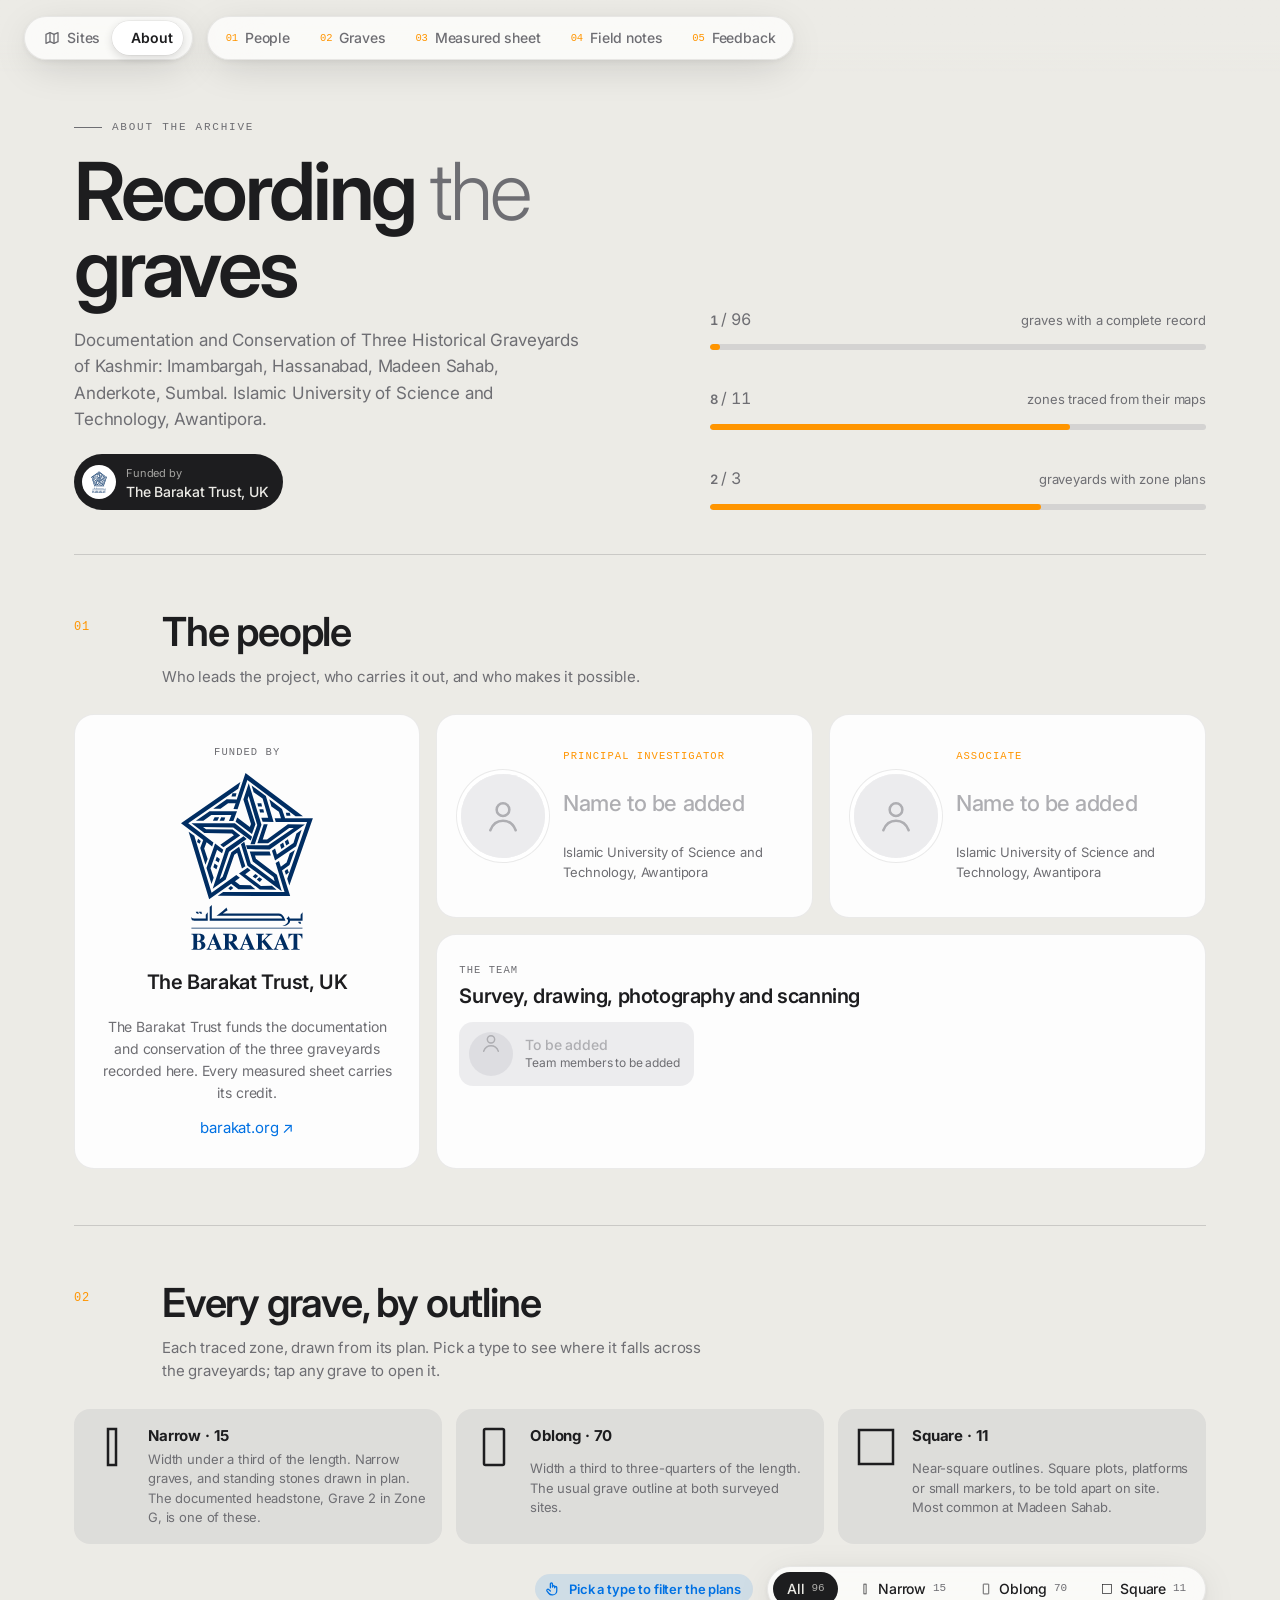
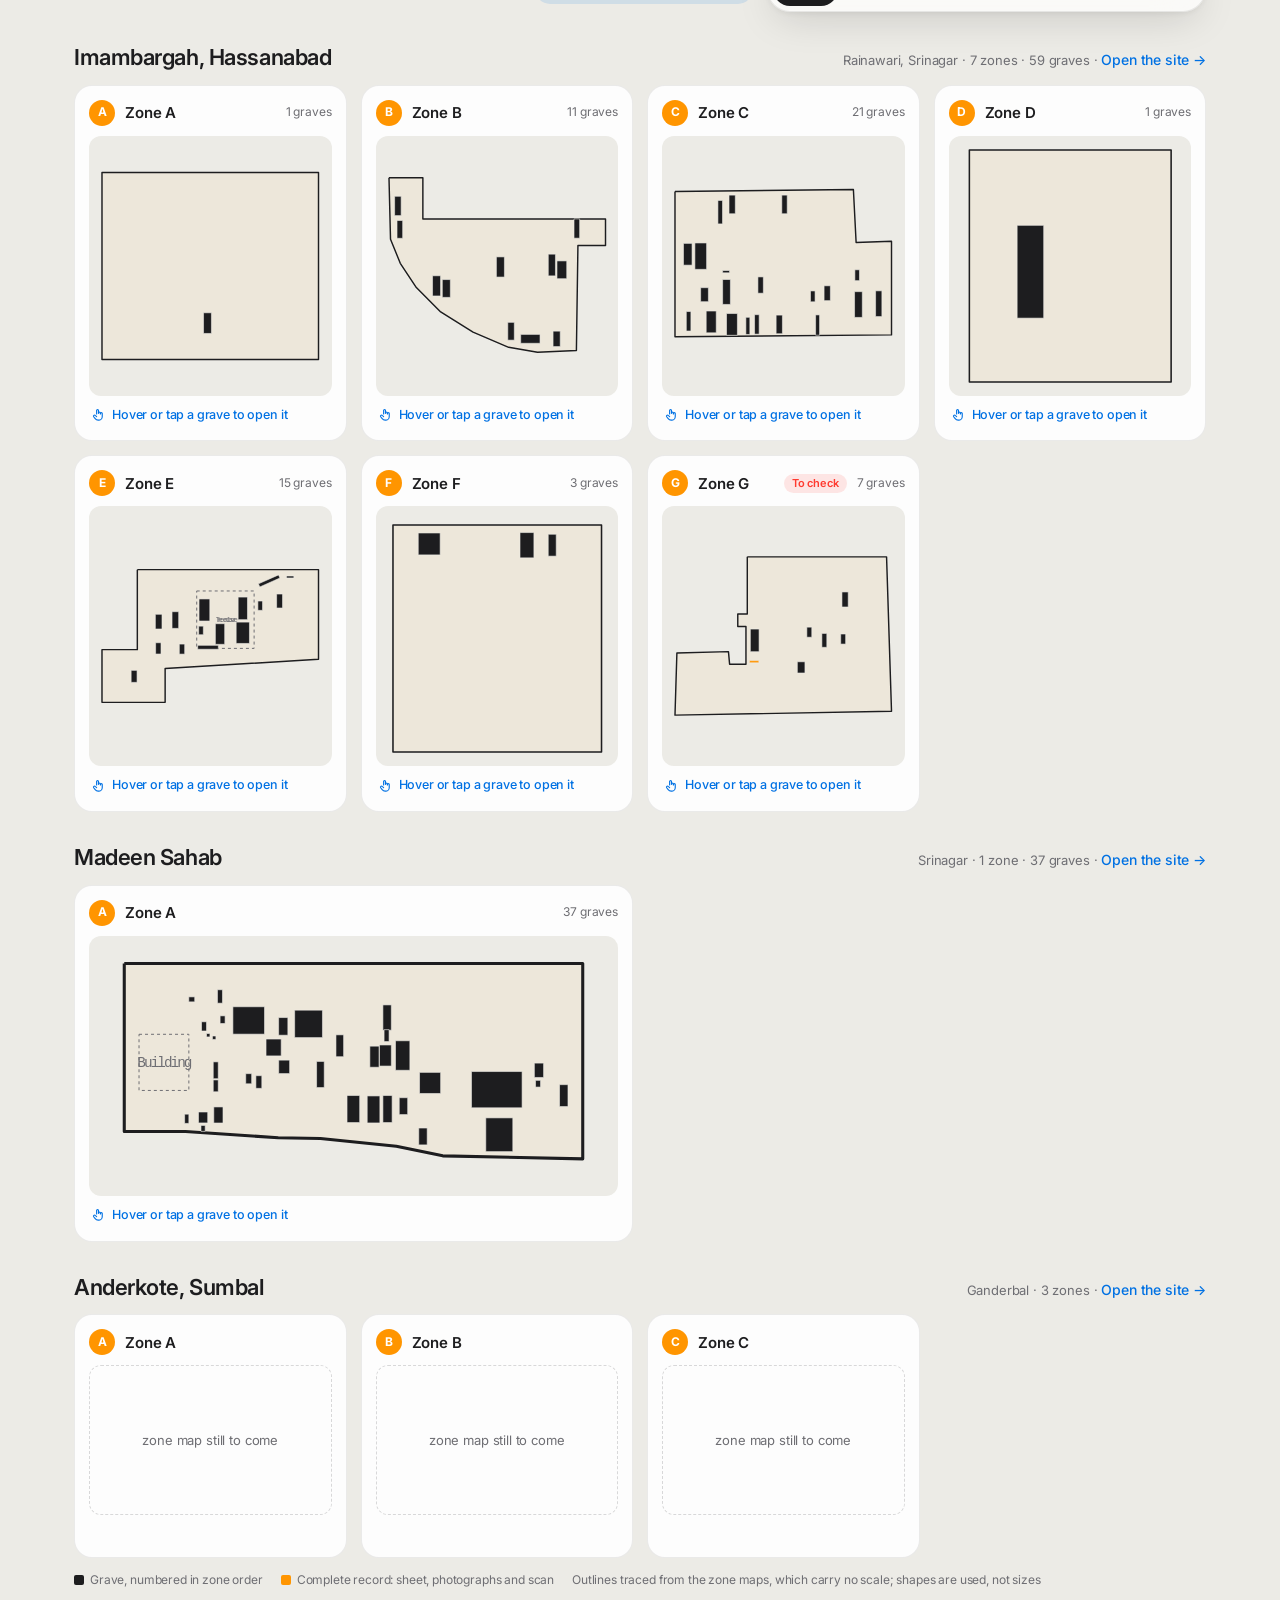
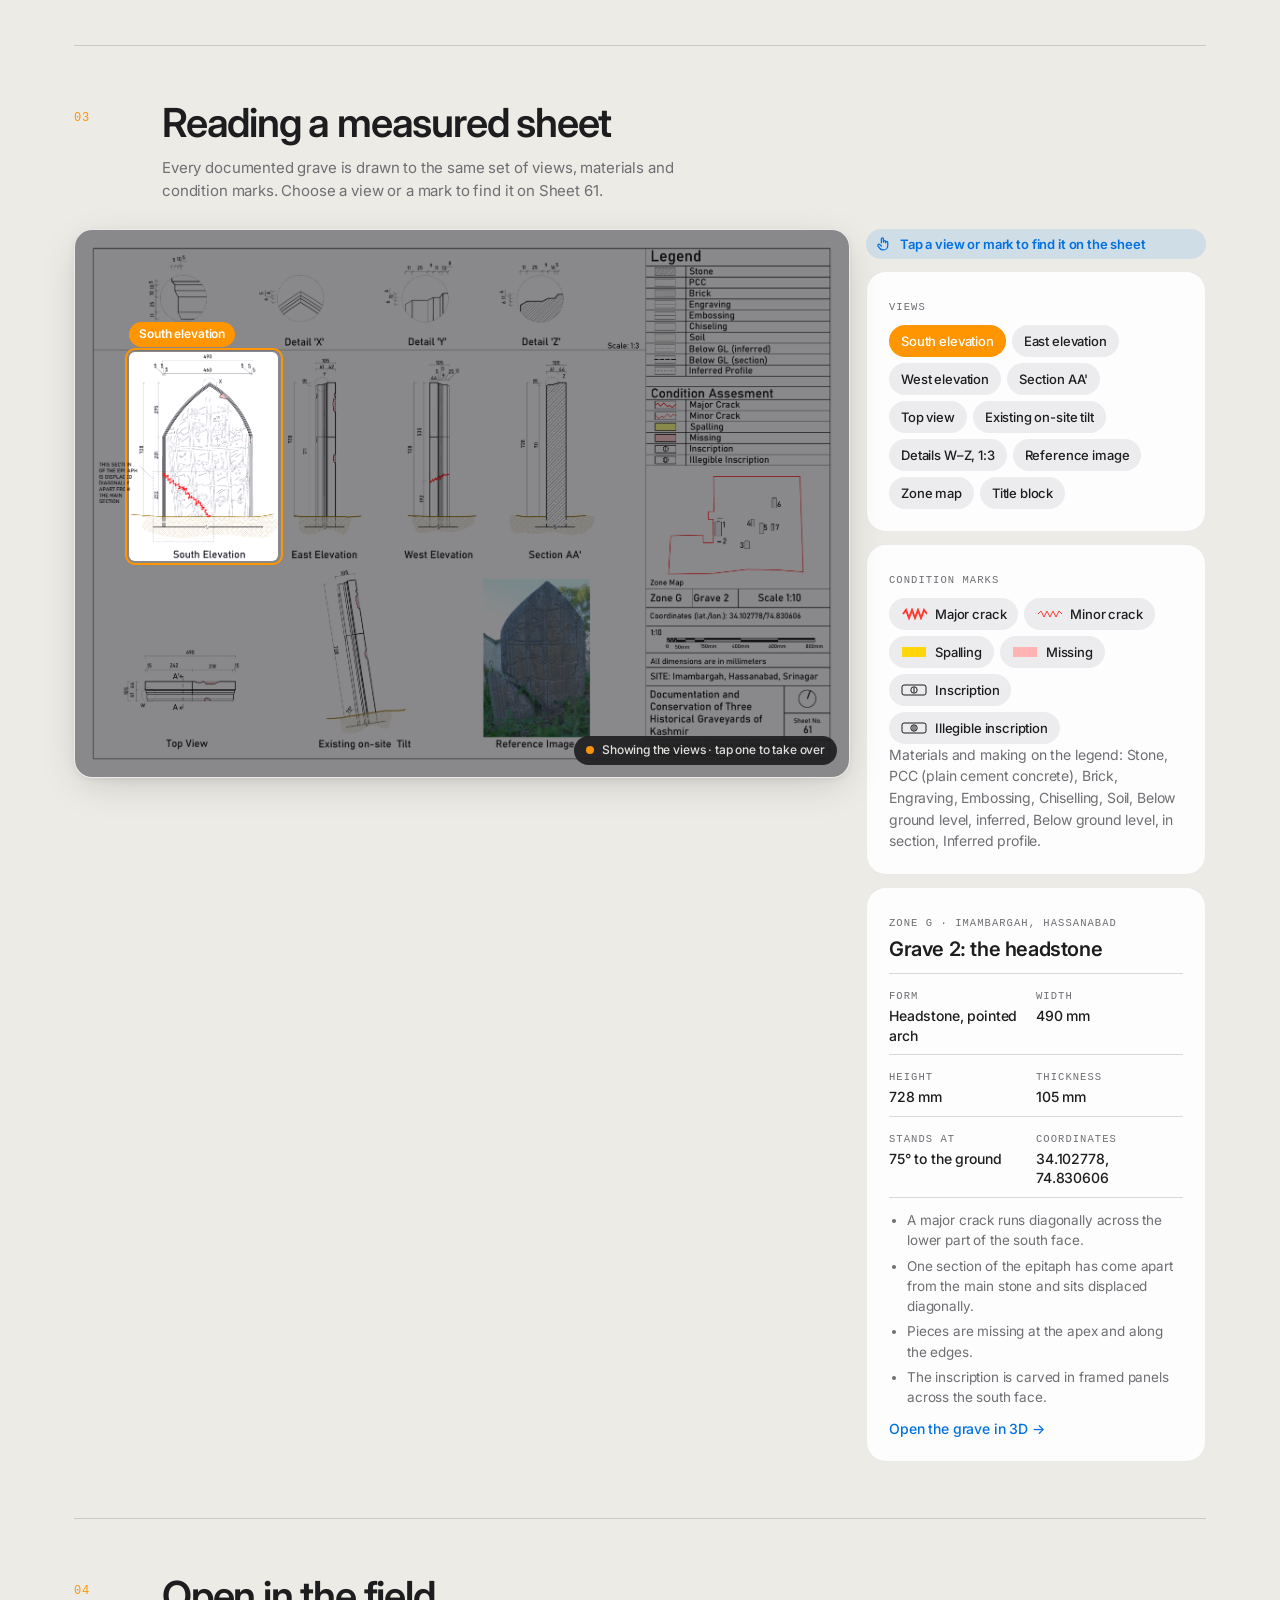
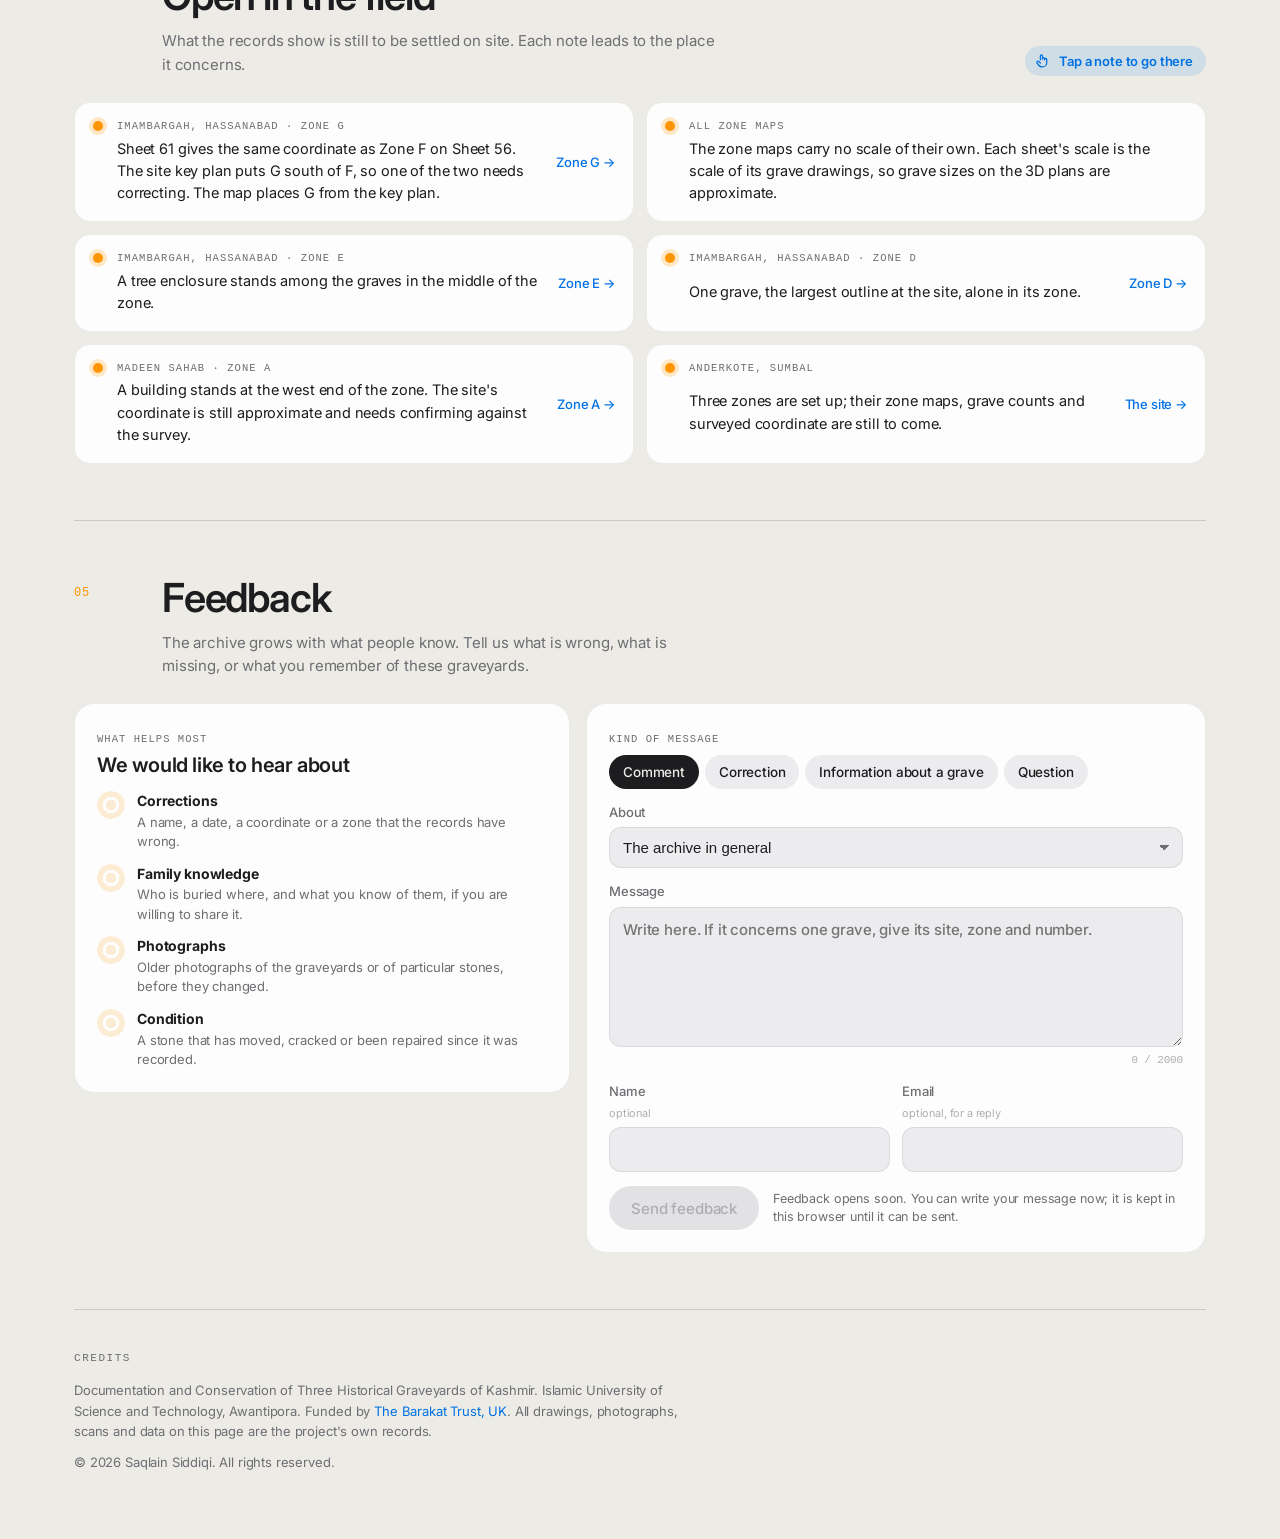
==== context.html @ 3aa87aa2 "Add live weather and moonlight, About page, site-page drift - Front page reflects Srinagar's current" ====
<!doctype html>
<html lang="en">
<head>
<meta charset="utf-8">
<meta name="viewport" content="width=device-width,initial-scale=1,viewport-fit=cover">
<meta name="author" content="Saqlain Siddiqi">
<meta name="robots" content="noindex, nofollow, noarchive, noimageindex">
<meta name="copyright" content="© 2026 Saqlain Siddiqi. All rights reserved.">
<title>About the Archive</title>
<link rel="preconnect" href="https://fonts.googleapis.com">
<link rel="stylesheet" href="https://fonts.googleapis.com/css2?family=Inter:wght@400;500;600;700&display=swap" media="print" onload="this.media='all'">
<link rel="stylesheet" href="assets/site.css?v=5">
<style>
/* About the archive: the archive explained through its own contents. Live progress up top; Grave 2 followed from key plan to
   scan; every traced zone drawn as a plan whose graves open their pages and filter by outline type; Sheet 61 with its views and
   condition marks lit on the drawing; field notes that lead to the place. Data: assets/archive.js and assets/context.js. */
:root{ --paper:#ecebe6; --paper2:#e2e0d8; --ink:#1d1d1f; --ink2:#6e6e73; --rule:rgba(29,29,31,.16); --f-mono:ui-monospace,"SF Mono",SFMono-Regular,Menlo,Consolas,monospace }
@media (prefers-color-scheme: dark){:root:not([data-theme="light"]){ --paper:#141518; --paper2:#0d0e10; --ink:#f5f5f7; --ink2:#98989d; --rule:rgba(245,245,247,.14) }}
:root[data-theme="dark"]{ --paper:#141518; --paper2:#0d0e10; --ink:#f5f5f7; --ink2:#98989d; --rule:rgba(245,245,247,.14) }

body{background:var(--paper);color:var(--ink)}
.top{position:fixed;top:0;left:0;right:0;z-index:10;padding:max(16px,env(safe-area-inset-top,0px)) 24px 12px;
  background:linear-gradient(180deg,var(--paper) 55%,color-mix(in srgb,var(--paper) 0%,transparent));transition:transform .45s var(--ease),opacity .3s}
/* the bar steps up out of the way while reading down, and comes back the moment the visitor scrolls up */
.top.away{transform:translateY(-110%);opacity:0;pointer-events:none}
main.wrap{padding-top:var(--toph,74px)}
.top{display:flex;align-items:center;gap:10px 14px;flex-wrap:wrap}
@media (prefers-reduced-motion:reduce){ .top{transition:none} }
html{scroll-behavior:smooth}
@media (prefers-reduced-motion:reduce){ html{scroll-behavior:auto} }
/* in-page sections: a second segmented bar beside the trail; the section in view is marked, and the bar scrolls sideways on a phone */
.secnav{position:relative;display:flex;gap:2px;padding:4px;border-radius:999px;max-width:100%;overflow-x:auto;scrollbar-width:none}
.secnav::-webkit-scrollbar{display:none}
.secnav a{flex:none;display:flex;align-items:center;gap:7px;height:34px;padding:0 14px;border-radius:999px;font-size:14px;font-weight:500;color:var(--label2);text-decoration:none;white-space:nowrap;transition:color .25s,background .25s}
.secnav a b{font-family:var(--f-mono);font-size:10.5px;font-weight:500;color:var(--mark)}
.secnav a:hover{color:var(--label);background:var(--fill)}
.secnav a.on{color:var(--label);background:var(--card);box-shadow:0 3px 10px rgba(0,0,0,.12),0 0 0 .5px var(--hair)}
.secnav{opacity:0;transform:translateY(-8px);animation:secin .7s var(--ease) .3s forwards}
@keyframes secin{to{opacity:1;transform:none}}
@media (max-width:640px){ .secnav{flex:1 1 100%} .secnav a{padding:0 12px;font-size:13px} }
@media (prefers-reduced-motion:reduce){ .secnav{animation:none;opacity:1;transform:none} }
.wrap{max-width:1180px;margin:0 auto;padding:0 24px}
.k{font-family:var(--f-mono);font-size:10.5px;letter-spacing:.1em;text-transform:uppercase;color:var(--ink2)}
.card{background:var(--glass-strong);border:.5px solid var(--hair);border-radius:20px;padding:22px}
.card h3{font-family:var(--f-display);font-size:20px;font-weight:600;letter-spacing:-.02em;line-height:1.2;margin:6px 0 8px}
.card p{margin:0;font-size:14px;line-height:1.55;color:var(--label2)}
a.more{display:inline-flex;align-items:center;gap:6px;font-size:14px;font-weight:500;color:var(--tint);text-decoration:none}
a.more:hover{text-decoration:underline}
.up{opacity:0;transform:translateY(18px);transition:opacity .8s var(--ease),transform .8s var(--ease)}
.up.in{opacity:1;transform:none}

/* click cues: a pill with a tapping hand beside anything a visitor can use; it steps aside once they have used it */
.hint{display:inline-flex;align-items:center;gap:8px;height:30px;padding:0 13px 0 9px;border-radius:999px;background:color-mix(in srgb,var(--tint) 12%,transparent);
  color:var(--tint);font-size:13px;font-weight:600;white-space:nowrap;transition:opacity .45s var(--ease),transform .45s var(--ease)}
.hint svg{width:17px;height:17px;flex:none;animation:tap 1.8s var(--ease) infinite}
.hint.gone{opacity:0;transform:translateY(-6px);pointer-events:none}
@keyframes tap{0%,60%,100%{transform:translate(0,0)}25%{transform:translate(2px,-3px)}40%{transform:translate(0,1px) scale(.9)}}
.cue{display:inline-flex;align-items:center;gap:6px;color:var(--tint);font-weight:500}
.cue svg{width:15px;height:15px;animation:tap 1.8s var(--ease) infinite}

/* hero: title, and the archive's progress, live */
.hero{display:grid;grid-template-columns:1.2fr 1fr;gap:40px;align-items:end;padding:48px 0 44px;border-bottom:.5px solid var(--rule)}
.eyebrow{display:flex;align-items:center;gap:10px;font-family:var(--f-mono);font-size:11px;letter-spacing:.16em;text-transform:uppercase;color:var(--ink2);margin:0 0 18px}
.eyebrow::before{content:"";width:28px;height:1px;background:currentColor}
.hero h1{font-family:var(--f-display);font-weight:600;font-size:clamp(44px,6.4vw,80px);line-height:.96;letter-spacing:-.04em;margin:0}
.hero h1 em{font-style:normal;font-weight:300;color:var(--ink2)}
.hero .lede{margin:20px 0 0;font-size:17px;line-height:1.55;color:var(--ink2);max-width:46ch}
.funded{transition:transform .3s var(--ease);display:inline-flex;align-items:center;gap:10px;margin:22px 0 0;padding:8px 14px 8px 8px;border-radius:999px;background:var(--ink);color:var(--paper);text-decoration:none;font-size:14px;font-weight:500}
.funded:hover{transform:translateY(-2px)}
.funded i{display:grid;place-items:center;width:34px;height:34px;border-radius:50%;background:#fff;font-style:normal}
.funded i .bt-logo{width:17px;background:#002D62}
@keyframes spin{to{transform:rotate(360deg)}}
.funded small{font-size:11px;opacity:.65;font-weight:400}
.prog{display:flex;flex-direction:column;gap:18px}
.prog div{display:grid;grid-template-columns:1fr auto;gap:8px 12px;align-items:baseline}
.prog b{font-family:var(--f-display);font-size:34px;font-weight:600;letter-spacing:-.03em;font-variant-numeric:tabular-nums}
.prog b small{font-size:16px;font-weight:400;color:var(--ink2);letter-spacing:0}
.prog span{font-size:13px;color:var(--label2)}
.prog i{grid-column:1/-1;display:block;height:6px;border-radius:3px;background:var(--fill2);overflow:hidden}
.prog i::after{content:"";display:block;height:100%;width:0;background:var(--mark);border-radius:3px;transition:width 1.6s var(--ease) .3s}
.prog div{opacity:0;transform:translateX(16px);transition:opacity .7s var(--ease),transform .7s var(--ease)}
.prog.in div{opacity:1;transform:none}
.prog.in div:nth-child(2){transition-delay:.12s} .prog.in div:nth-child(3){transition-delay:.24s}
.prog.in i::after{width:var(--w)}
@media (max-width:860px){ .hero{grid-template-columns:1fr;gap:32px} }

section{padding:56px 0;border-bottom:.5px solid var(--rule);scroll-margin-top:calc(var(--toph,74px) + 10px)}
.sh{display:grid;grid-template-columns:72px 1fr auto;gap:0 16px;align-items:end;margin:0 0 26px}
.sh .no{font-family:var(--f-mono);font-size:12px;letter-spacing:.06em;color:var(--mark);align-self:start;padding-top:8px}
.sh h2{font-family:var(--f-display);font-weight:600;font-size:clamp(28px,3.4vw,40px);letter-spacing:-.03em;line-height:1.05;margin:0}
.sh p{grid-column:2;margin:12px 0 0;font-size:15px;line-height:1.55;color:var(--ink2);max-width:62ch}
@media (max-width:640px){ .sh{grid-template-columns:1fr} .sh p,.sh .side,.sh .side-hint{grid-column:1!important} .sh .side-hint{margin-top:14px} .sh .no{padding:0 0 6px} }


/* 01 the graves: every traced zone as a live plan */
.frow{display:flex;flex-wrap:wrap;align-items:center;justify-content:flex-end;gap:10px 14px;margin:22px 0 0}
.filters{max-width:100%;display:flex;flex-wrap:wrap;gap:6px;padding:5px;border-radius:999px}
.filters button{display:flex;align-items:center;gap:7px;height:34px;padding:0 14px;border:0;border-radius:999px;background:none;cursor:pointer;font-size:14px;font-weight:500;color:var(--label)}
.filters button small{font-family:var(--f-mono);font-size:11px;color:var(--label2)}
.filters button:hover{background:var(--fill)}
.filters button[aria-pressed="true"]{background:var(--ink);color:var(--paper)}
.filters button[aria-pressed="true"] small{color:inherit;opacity:.7}
.filters svg{width:12px;height:14px}
.site-h{flex-wrap:wrap;display:flex;align-items:baseline;justify-content:space-between;gap:12px;margin:30px 0 12px}
.site-h h3{margin:0;font-family:var(--f-display);font-size:22px;font-weight:600;letter-spacing:-.02em}
.site-h span{font-size:13px;color:var(--label2)}
.plans{display:grid;grid-template-columns:repeat(auto-fill,minmax(250px,1fr));gap:14px}
.zp{display:flex;flex-direction:column;padding:14px;border-radius:18px;background:var(--glass-strong);border:.5px solid var(--hair);transition:transform .4s var(--ease),box-shadow .4s var(--ease)}
.zp:not(.tpl):hover{transform:translateY(-3px);box-shadow:var(--shadow)}
.zp.wide{grid-column:span 2}
.zp header{display:flex;align-items:center;gap:10px;margin:0 0 10px}
.zp header b{display:grid;place-items:center;width:26px;height:26px;border-radius:50%;background:var(--mark);color:#fff;font-size:12px}
.zp header a{font-weight:600;font-size:15px;color:var(--label);text-decoration:none;margin-right:auto}
.zp header a:hover{color:var(--tint)}
.zp header small{font-size:12px;color:var(--label2);white-space:nowrap}
.zp header a{white-space:nowrap}
.zp .flag{font-size:11px;font-weight:600;color:var(--danger);background:color-mix(in srgb,var(--danger) 12%,transparent);padding:2px 8px;border-radius:999px}
.zp > svg{display:block;width:100%;height:auto;max-height:260px;flex:1;background:var(--paper);border-radius:12px}
.zp .bd{fill:color-mix(in srgb,var(--mark) 5%,transparent);stroke:var(--ink);stroke-linejoin:round;stroke-dasharray:1;stroke-dashoffset:1;fill-opacity:0}
.zp.in .bd{transition:stroke-dashoffset 1.4s var(--ease),fill-opacity .8s ease .9s;stroke-dashoffset:0;fill-opacity:1}
.zp .ft{fill:none;stroke:var(--ink2);stroke-dasharray:3 3;stroke-width:1;vector-effect:non-scaling-stroke}
.zp .ftl{font-family:var(--f-mono);fill:var(--ink2)}
.zp .g{cursor:pointer;transition:opacity .35s;transform-box:fill-box;transform-origin:center}
.zp:not(.in) .g{opacity:0}
.zp.in:not(.done) .g{animation:pop .55s var(--ease) backwards;animation-delay:calc(.5s + var(--i) * 22ms)}
.plans[data-f] .zp.done .g.on{animation:blink .7s var(--ease)}
.zp .g:hover{transform:scale(1.35)}
@keyframes pop{from{opacity:0;transform:scale(.2)}}
@keyframes blink{40%{transform:scale(1.6)}}
.zp .g rect{fill:var(--ink);stroke:var(--paper);stroke-width:.6;vector-effect:non-scaling-stroke;transition:fill .2s}
.zp .g.rec rect{fill:var(--mark)}
.zp .g:hover rect,.zp .g:focus rect{fill:var(--tint)}
.zp .g:focus{outline:none}
.zp .rp{fill:none;stroke:var(--mark);stroke-width:1.5;vector-effect:non-scaling-stroke;animation:rp 2.4s var(--ease) infinite;transform-box:fill-box;transform-origin:center}
@keyframes rp{0%{opacity:.9;transform:scale(1)}100%{opacity:0;transform:scale(3.2)}}
.plans[data-f] .g:not(.on){opacity:.12}
.zp .cap{margin:10px 2px 0;min-height:18px;font-size:12.5px;color:var(--label2)}
.zp .cap b{color:var(--label);font-weight:600}
.zp.tpl > svg{display:none}
.zp.tpl .empty{flex:1;display:grid;place-items:center;min-height:150px;border-radius:12px;border:1px dashed var(--rule);font-size:13px;color:var(--label2);text-align:center;padding:12px}
.types{display:grid;grid-template-columns:repeat(3,1fr);gap:14px;margin:0 0 6px}
.ty{display:grid;grid-template-columns:44px 1fr;gap:4px 14px;align-items:start;padding:16px;border-radius:16px;background:var(--fill)}
.ty svg{grid-row:1/3;width:44px;height:44px}
.ty b{font-size:15px}
.ty p{margin:0;font-size:13px;line-height:1.5;color:var(--label2)}
.legend{display:flex;flex-wrap:wrap;gap:6px 18px;margin:14px 0 0;font-size:12px;color:var(--label2)}
.legend i{display:inline-block;width:10px;height:10px;border-radius:2px;margin-right:6px;vertical-align:-1px;background:var(--ink)}
.legend i.r{background:var(--mark)}
@media (max-width:860px){ .types{grid-template-columns:1fr} .zp.wide{grid-column:auto} }

/* 02 the measured record: the sheet, with its parts lit on demand */
.rec{display:grid;grid-template-columns:1fr 340px;gap:16px;align-items:start}
.sheet{position:relative;border-radius:18px;overflow:hidden;background:#fff;border:.5px solid var(--hair);box-shadow:var(--shadow)}
.sheet img{display:block;width:100%;height:auto}
.sheet .veil{position:absolute;inset:0;background:rgba(20,20,24,.5);opacity:0;transition:opacity .35s var(--ease);pointer-events:none}
.sheet.lit .veil{opacity:1}
.sheet .hl{position:absolute;border-radius:6px;opacity:0;transform:scale(.97);transition:opacity .35s var(--ease),transform .35s var(--ease);pointer-events:none;
  background:rgba(255,255,255,.0);outline:2px solid var(--mark);outline-offset:2px;box-shadow:0 0 0 2000px rgba(0,0,0,0)}
.sheet .hl.on{opacity:1;transform:none;animation:glow 1.6s var(--ease) infinite;backdrop-filter:brightness(1.9) saturate(1.1);-webkit-backdrop-filter:brightness(1.9) saturate(1.1)}
.sheet .hl span{position:absolute;left:0;top:-30px;white-space:nowrap;padding:4px 10px;border-radius:999px;background:var(--mark);color:#fff;font-size:12px;font-weight:600}
@keyframes glow{50%{outline-offset:6px}}
.sheet .play{position:absolute;right:12px;bottom:12px;z-index:2;display:flex;align-items:center;gap:8px;padding:6px 12px;border-radius:999px;background:var(--ink);color:var(--paper);font-size:12px;font-weight:500;opacity:0;transition:opacity .4s}
.sheet.demo .play{opacity:.9}
.sheet .play i{width:8px;height:8px;border-radius:50%;background:var(--mark);animation:blinkdot 1s steps(2) infinite}
@keyframes blinkdot{50%{opacity:.2}}
.side{display:flex;flex-direction:column;gap:12px}
.chips{display:flex;flex-wrap:wrap;gap:6px;margin:10px 0 0}
.chips button{height:32px;padding:0 12px;border:0;border-radius:999px;background:var(--fill);color:var(--label);font-size:13px;font-weight:500;cursor:pointer;display:inline-flex;align-items:center;gap:8px}
.chips button:hover{background:var(--fill2)}
.chips button[aria-pressed="true"]{background:var(--mark);color:#fff}
.chips button[disabled]{opacity:.45;cursor:default}
.chips svg{width:26px;height:12px}
.facts{display:grid;grid-template-columns:1fr 1fr;margin:12px 0 0;border-top:.5px solid var(--rule)}
.facts div{padding:9px 10px 9px 0;border-bottom:.5px solid var(--rule)}
.facts b{display:block;font-size:14px;font-weight:500;color:var(--label);margin-top:2px}
.finds{margin:12px 0 0;padding:0 0 0 18px;font-size:13.5px;line-height:1.5;color:var(--label2)}
.finds li+li{margin-top:5px}
.mats{margin:10px 0 0;font-size:13px;line-height:1.6;color:var(--label2)}
@media (max-width:980px){ .rec{grid-template-columns:1fr} }

/* the Barakat Trust's mark, drawn as a mask so it takes the theme's colour: their navy on paper, white in the dark */
:root{ --barakat:#002D62 }
@media (prefers-color-scheme: dark){:root:not([data-theme="light"]){ --barakat:#f5f5f7 }}
:root[data-theme="dark"]{ --barakat:#f5f5f7 }
.bt-logo{display:block;aspect-ratio:264/354;background:var(--barakat);-webkit-mask:url(assets/barakat-logo.svg) center/contain no-repeat;mask:url(assets/barakat-logo.svg) center/contain no-repeat}

/* 04 the people: the funder, the PI and associate, and the team */
.people{display:grid;grid-template-columns:minmax(260px,.9fr) 2fr;gap:16px;align-items:stretch}
.fund{text-decoration:none;color:var(--label);transition:transform .4s var(--ease),box-shadow .4s var(--ease);display:flex;flex-direction:column;align-items:center;text-align:center;gap:14px;padding:30px 24px}
.fund .bt-logo{width:132px;transition:transform .6s var(--ease)}
.fund:hover{transform:translateY(-3px);box-shadow:var(--shadow)}
.fund .more{color:var(--tint)}
.fund:hover .bt-logo{transform:scale(1.04) rotate(-2deg)}
.fund p{max-width:34ch}
.leads{display:grid;grid-template-columns:1fr 1fr;gap:16px}
.lead{display:grid;grid-template-columns:auto 1fr;gap:6px 18px;align-items:center;padding:24px}
.av{grid-row:1/4;display:grid;place-items:center;width:84px;height:84px;border-radius:50%;overflow:hidden;background:color-mix(in srgb,var(--mark) 16%,var(--card));
  color:var(--mark);font-family:var(--f-display);font-size:28px;font-weight:600;letter-spacing:-.02em;box-shadow:0 0 0 4px var(--card),0 0 0 5px var(--hair)}
.av img{width:100%;height:100%;object-fit:cover}
.av.tbd{background:var(--fill);color:var(--label3)}
.av svg{width:38px;height:38px}
.lead .k{color:var(--mark)}
.lead h3{margin:0;font-size:22px}
.lead h3.tbd,.mem b.tbd{color:var(--label3);font-weight:500}
.lead p{font-size:13px}
.crew{grid-column:1/-1}
.mems{list-style:none;margin:14px 0 0;padding:0;display:grid;grid-template-columns:repeat(auto-fill,minmax(200px,1fr));gap:10px}
.mem{display:flex;align-items:center;gap:12px;padding:10px;border-radius:14px;background:var(--fill)}
.mem .av{width:44px;height:44px;font-size:15px;box-shadow:none;grid-row:auto}
.mem .av svg{width:22px;height:22px}
.mem span{display:flex;flex-direction:column;min-width:0}
.mem b{font-size:14px;font-weight:600}
.mem small{font-size:12px;color:var(--label2)}
@media (max-width:980px){ .people{grid-template-columns:1fr} }
@media (max-width:640px){ .leads{grid-template-columns:1fr} }

/* 05 feedback */
.fb{display:grid;grid-template-columns:1fr 1.25fr;gap:16px;align-items:start}
.asks{list-style:none;margin:14px 0 0;padding:0;display:flex;flex-direction:column;gap:12px}
.asks li{display:grid;grid-template-columns:28px 1fr;gap:2px 12px}
.asks li::before{content:"";grid-row:1/3;width:28px;height:28px;border-radius:50%;background:color-mix(in srgb,var(--mark) 16%,transparent);
  -webkit-mask:radial-gradient(circle,#000 5px,transparent 5.5px,transparent 8px,#000 8.5px);mask:radial-gradient(circle,#000 5px,transparent 5.5px,transparent 8px,#000 8.5px)}
.asks b{font-size:14px}
.asks span{font-size:13px;line-height:1.5;color:var(--label2)}
.form{display:flex;flex-direction:column;gap:14px}
.form .row{display:grid;grid-template-columns:1fr 1fr;gap:12px}
.form label{display:flex;flex-direction:column;gap:6px;font-size:13px;font-weight:500;color:var(--label2)}
.form label small{font-weight:400;color:var(--label3)}
.form input,.form select,.form textarea{width:100%;border:.5px solid var(--hair);border-radius:12px;background:var(--fill);padding:11px 13px;font-size:15px;color:var(--label);
  transition:box-shadow .2s,background .2s;-webkit-appearance:none;appearance:none}
.form select{background-image:linear-gradient(45deg,transparent 50%,var(--label2) 50%),linear-gradient(135deg,var(--label2) 50%,transparent 50%);
  background-position:calc(100% - 18px) 50%,calc(100% - 13px) 50%;background-size:5px 5px;background-repeat:no-repeat;padding-right:34px}
.form textarea{min-height:140px;resize:vertical;line-height:1.5}
.form input:focus,.form select:focus,.form textarea:focus{outline:none;background:var(--card);box-shadow:0 0 0 3px color-mix(in srgb,var(--tint) 35%,transparent)}
.kinds{display:flex;flex-wrap:wrap;gap:6px}
.kinds button{height:34px;padding:0 14px;border:0;border-radius:999px;background:var(--fill);color:var(--label);font-size:13.5px;font-weight:500;cursor:pointer;transition:background .2s,transform .15s var(--ease)}
.kinds button:hover{background:var(--fill2)}
.kinds button:active{transform:scale(.96)}
.kinds button[aria-pressed="true"]{background:var(--ink);color:var(--paper)}
.count{align-self:flex-end;margin-top:-8px;font-family:var(--f-mono);font-size:11px;color:var(--label3)}
.send{display:flex;align-items:center;gap:14px;flex-wrap:wrap}
.send .cbtn{background:var(--tint);color:var(--tint-ink);padding:0 22px}
.send .cbtn:hover{background:color-mix(in srgb,var(--tint) 88%,#000)}
.send .cbtn[disabled]{background:var(--fill2);color:var(--label3);cursor:not-allowed}
.send p{margin:0;font-size:12.5px;line-height:1.45;color:var(--label2);flex:1;min-width:200px}
.status{display:none;align-items:center;gap:10px;padding:12px 14px;border-radius:12px;font-size:14px}
.status.ok{display:flex;background:color-mix(in srgb,#34c759 14%,transparent);color:var(--label)}
.status.err{display:flex;background:color-mix(in srgb,var(--danger) 12%,transparent);color:var(--label)}
.status.soon{display:flex;background:var(--fill);color:var(--label2)}
.status svg{width:18px;height:18px;flex:none}
@media (max-width:900px){ .fb{grid-template-columns:1fr} }
@media (max-width:520px){ .form .row{grid-template-columns:1fr} }

/* 03 field notes */
.notes{list-style:none;margin:0;padding:0;display:grid;grid-template-columns:1fr 1fr;gap:12px}
.notes li a,.notes li > div{display:grid;grid-template-columns:auto 1fr auto;gap:4px 14px;align-items:start;height:100%;padding:16px 18px;border-radius:16px;background:var(--glass-strong);border:.5px solid var(--hair);text-decoration:none;color:var(--label);transition:transform .3s var(--ease)}
.notes li a:hover{transform:translateY(-2px)}
.notes .st{grid-row:1/3;margin-top:2px;width:10px;height:10px;border-radius:50%;background:var(--mark);box-shadow:0 0 0 4px color-mix(in srgb,var(--mark) 22%,transparent)}
.notes .k{grid-column:2}
.notes .t{grid-column:2;font-size:14.5px;line-height:1.55}
.notes .go{grid-row:1/3;grid-column:3;align-self:center;color:var(--tint);font-size:13px;font-weight:500;white-space:nowrap}
@media (max-width:760px){ .notes{grid-template-columns:1fr} }

.credits{padding:40px 0 calc(56px + env(safe-area-inset-bottom,0px));font-size:13px;line-height:1.6;color:var(--ink2)}
.credits h2{font-family:var(--f-mono);font-size:11px;font-weight:500;letter-spacing:.14em;text-transform:uppercase;margin:0 0 12px;color:var(--ink2)}
.credits p{margin:0 0 10px;max-width:80ch}
.credits a{color:var(--tint);text-decoration:none}
@media (max-width:640px){ .wrap{padding:0 16px} .top{padding-left:16px;padding-right:16px} .hero{padding-top:28px} section{padding:44px 0} }
@media (prefers-reduced-motion:reduce){ .hint svg,.cue svg,.sheet .hl.on{animation:none!important} .zp .g{animation:none!important;opacity:1!important} .zp .bd{stroke-dashoffset:0;fill-opacity:1;transition:none} .prog div{opacity:1;transform:none} .up{opacity:1;transform:none;transition:none} .prog i::after{transition:none} .zp .rp{animation:none} .sheet .hl,.sheet .veil{transition:none} }
</style>
</head>
<body>
<div class="top"><nav id="nav"></nav>
  <nav class="secnav glass" id="secnav" aria-label="Sections of this page">
    <a href="#people"><b>01</b>People</a><a href="#graves"><b>02</b>Graves</a><a href="#record"><b>03</b>Measured sheet</a><a href="#field"><b>04</b>Field notes</a><a href="#feedback"><b>05</b>Feedback</a>
  </nav></div>

<main class="wrap">
  <header class="hero">
    <div>
      <p class="eyebrow">About the archive</p>
      <h1>Recording <em>the</em> graves</h1>
      <p class="lede" id="lede"></p>
      <a class="funded" id="funded" target="_blank" rel="noopener"><i><span class="bt-logo" aria-hidden="true"></span></i><span><small>Funded by</small><br><span id="fName"></span></span></a>
    </div>
    <div class="prog" id="prog"></div>
  </header>

  <section id="people">
    <div class="sh"><span class="no">01</span><h2>The people</h2>
      <p>Who leads the project, who carries it out, and who makes it possible.</p></div>
    <div class="people">
      <a class="card fund up" id="fund" target="_blank" rel="noopener">
        <span class="k">Funded by</span>
        <span class="bt-logo" role="img" aria-label="The Barakat Trust logo"></span>
        <h3 id="fundName"></h3><p id="fundRole"></p><span class="more">barakat.org ↗</span>
      </a>
      <div class="leads" id="leads"></div>
    </div>
  </section>

  <section id="graves">
    <div class="sh"><span class="no">02</span><h2>Every grave, by outline</h2>
      <p>Each traced zone, drawn from its plan. Pick a type to see where it falls across the graveyards; tap any grave to open it.</p></div>
    <div class="types" id="types"></div>
    <div class="frow"><span class="hint" id="hintF">HAND Pick a type to filter the plans</span><nav class="filters glass" id="filters" aria-label="Filter graves by outline"></nav></div>
    <div id="plans"></div>
    <p class="legend"><span><i></i>Grave, numbered in zone order</span><span><i class="r"></i>Complete record: sheet, photographs and scan</span><span>Outlines traced from the zone maps, which carry no scale; shapes are used, not sizes</span></p>
  </section>

  <section id="record">
    <div class="sh"><span class="no">03</span><h2>Reading a measured sheet</h2>
      <p>Every documented grave is drawn to the same set of views, materials and condition marks. Choose a view or a mark to find it on Sheet 61.</p></div>
    <div class="rec">
      <div class="sheet" id="sheet"><img id="sheetImg" alt="Sheet 61: measured drawing of Grave 2, Zone G, Imambargah, Hassanabad"><div class="veil"></div><span class="play"><i></i>Showing the views · tap one to take over</span></div>
      <div class="side">
        <span class="hint" id="hintS">HAND Tap a view or mark to find it on the sheet</span>
        <div class="card"><span class="k">Views</span><div class="chips" id="views"></div></div>
        <div class="card"><span class="k">Condition marks</span><div class="chips" id="marks"></div>
          <p class="mats" id="mats"></p></div>
        <div class="card"><span class="k" id="gKicker"></span><h3>Grave 2: the headstone</h3>
          <div class="facts" id="gFacts"></div><ul class="finds" id="gFinds"></ul>
          <a class="more" id="graveLink" style="margin-top:12px">Open the grave in 3D →</a></div>
      </div>
    </div>
  </section>

  <section id="field">
    <div class="sh"><span class="no">04</span><h2>Open in the field</h2>
      <p>What the records show is still to be settled on site. Each note leads to the place it concerns.</p><span class="side-hint" style="grid-column:3;align-self:end"><span class="hint">HAND Tap a note to go there</span></span></div>
    <ol class="notes" id="notes"></ol>
  </section>


  <section id="feedback">
    <div class="sh"><span class="no">05</span><h2>Feedback</h2>
      <p>The archive grows with what people know. Tell us what is wrong, what is missing, or what you remember of these graveyards.</p></div>
    <div class="fb">
      <div class="card up"><span class="k">What helps most</span><h3>We would like to hear about</h3><ul class="asks" id="asks"></ul></div>
      <form class="card form up" id="fbForm" novalidate>
        <div><span class="k">Kind of message</span><div class="kinds" id="kinds" role="group" aria-label="Kind of message" style="margin-top:8px"></div></div>
        <label>About<select id="fbAbout"></select></label>
        <label>Message<textarea id="fbMsg" maxlength="2000" required placeholder="Write here. If it concerns one grave, give its site, zone and number."></textarea></label>
        <span class="count" id="fbCount">0 / 2000</span>
        <div class="row">
          <label>Name <small>optional</small><input id="fbName" autocomplete="name"></label>
          <label>Email <small>optional, for a reply</small><input id="fbEmail" type="email" autocomplete="email" inputmode="email"></label>
        </div>
        <div class="status" id="fbStatus" role="status" aria-live="polite"></div>
        <div class="send"><button class="cbtn" id="fbSend" type="submit">Send feedback</button><p id="fbNote"></p></div>
      </form>
    </div>
  </section>

  <footer class="credits">
    <h2>Credits</h2>
    <p id="credit"></p>
    <p>© 2026 Saqlain Siddiqi. All rights reserved.</p>
  </footer>
</main>

<script src="assets/archive.js?v=6"></script>
<script src="assets/context.js?v=5"></script>
<script src="assets/nav.js?v=5"></script>
<script>
(function(){
const $ = id => document.getElementById(id);
const theme = new URLSearchParams(location.search).get('theme');
if (theme === 'light' || theme === 'dark') document.documentElement.dataset.theme = theme;
const esc = s => String(s).replace(/[&<>"]/g, c => ({ '&': '&amp;', '<': '&lt;', '>': '&gt;', '"': '&quot;' }[c]));
const C = CONTEXT, A = ARCHIVE;
const reduced = matchMedia('(prefers-reduced-motion: reduce)').matches;
const HAND = '<svg viewBox="0 0 24 24" fill="none" stroke="currentColor" stroke-width="1.8" stroke-linecap="round" stroke-linejoin="round" aria-hidden="true"><path d="M9 11V5.5a1.5 1.5 0 0 1 3 0V10"/><path d="M12 9.5a1.5 1.5 0 0 1 3 0V11"/><path d="M15 10.5a1.5 1.5 0 0 1 3 0V15a6 6 0 0 1-6 6h-.6a6 6 0 0 1-4.7-2.3L4.3 15.6a1.6 1.6 0 0 1 2.4-2.1L9 15.5"/></svg>';
document.querySelectorAll('.hint').forEach(h => h.innerHTML = h.innerHTML.replace('HAND', HAND));
const gone = id => { const h = $(id); if (h) h.classList.add('gone'); };
Nav.mount({ el: $('nav'), trail: [{ label: 'Sites', href: 'index.html' }, { label: 'About' }] });

/* ---------- hero: what the archive holds so far ---------- */
const all = A.sites.flatMap(s => s.zones.flatMap(z => z.graves.map(g => ({ s, z, g }))));
const recs = all.filter(x => Archive.hasRecord(x.g)), zonesAll = A.sites.flatMap(s => s.zones), traced = zonesAll.filter(z => !z.template);
const surveyed = A.sites.filter(s => s.zones.some(z => !z.template));
$('lede').textContent = `${A.project}: ${A.sites.map(s => s.name).join(', ')}. ${A.institution}.`;
$('funded').href = C.funder.url; $('fName').textContent = `${C.funder.name}, ${C.funder.country}`;
$('prog').innerHTML = [[recs.length, all.length, 'graves with a complete record'], [traced.length, zonesAll.length, 'zones traced from their maps'],
  [surveyed.length, A.sites.length, 'graveyards with zone plans']].map(([n, of, l]) =>
  `<div><b><span class="cnt" data-n="${n}">0</span><small> / ${of}</small></b><span>${esc(l)}</span><i style="--w:${Math.max(2, n / of * 100).toFixed(1)}%"></i></div>`).join('');


/* ---------- 01 every traced zone as a plan ---------- */
const sh = C.sheet, s0 = Archive.site(sh.site), z0 = Archive.zone(s0, sh.zone), g0 = Archive.grave(z0, sh.grave), sheetSrc = Archive.dir(s0, z0, g0) + g0.files.pdfs.final.src;
const ICON = {
  narrow: '<rect x="18" y="4" width="8" height="36" fill="none" stroke="currentColor" stroke-width="2.5"/>',
  oblong: '<rect x="12" y="4" width="20" height="36" rx="1.5" fill="none" stroke="currentColor" stroke-width="2.5"/>',
  square: '<rect x="5" y="5" width="34" height="34" fill="none" stroke="currentColor" stroke-width="2.5"/>'
};
const counts = Object.fromEntries(C.types.map(t => [t.id, all.filter(x => C.typeOf(x.g) === t).length]));
$('types').innerHTML = C.types.map(t => `<div class="ty"><svg viewBox="0 0 44 44" aria-hidden="true">${ICON[t.kind]}</svg><b>${esc(t.name)} · ${counts[t.id]}</b><p>${esc(t.text)}</p></div>`).join('');
const totalTyped = Object.values(counts).reduce((a, b) => a + b, 0);
$('filters').innerHTML = `<button type="button" data-f="" aria-pressed="true">All<small>${totalTyped}</small></button>` +
  C.types.map(t => `<button type="button" data-f="${t.id}" aria-pressed="false"><svg viewBox="0 0 44 44" aria-hidden="true">${ICON[t.kind]}</svg>${esc(t.name)}<small>${counts[t.id]}</small></button>`).join('');

function zonePlan(s, z){
  const xs = z.boundary.map(p => p[0]), zs = z.boundary.map(p => p[1]);
  z.graves.forEach(g => { if (g.plan) { xs.push(g.plan.x - g.plan.w, g.plan.x + g.plan.w); zs.push(g.plan.z - g.plan.d, g.plan.z + g.plan.d); } });
  const x0 = Math.min(...xs), x1 = Math.max(...xs), z0 = Math.min(...zs), z1 = Math.max(...zs), pad = Math.max(x1 - x0, z1 - z0) * .06;
  const vb = [x0 - pad, z0 - pad, x1 - x0 + pad * 2, z1 - z0 + pad * 2];
  const fs = Math.max(vb[2], vb[3]) * .028;
  const feats = (z.features || []).map(f => `<rect class="ft" x="${f.x - f.w / 2}" y="${f.z - f.d / 2}" width="${f.w}" height="${f.d}"/><text class="ftl" x="${f.x}" y="${f.z + fs / 3}" font-size="${fs}" text-anchor="middle">${esc(f.label)}</text>`).join('');
  let gi = 0;
  const graves = z.graves.filter(g => g.plan).map(g => {
    const p = g.plan, t = C.typeOf(g), rec = Archive.hasRecord(g);
    const r = `<rect x="${p.x - p.w / 2}" y="${p.z - p.d / 2}" width="${p.w}" height="${p.d}"${p.rot ? ` transform="rotate(${-p.rot} ${p.x} ${p.z})"` : ''}/>`;
    const i = gi++;
    const ring = rec ? `<rect class="rp" x="${p.x - p.w / 2}" y="${p.z - p.d / 2}" width="${p.w}" height="${p.d}"/>` : '';
    return `<a class="g ${t ? t.id : ''}${rec ? ' rec' : ''}" href="${Archive.graveURL(s, z, g)}" style="--i:${i}" data-n="${g.n}" data-t="${t ? esc(t.name) : ''}" aria-label="Grave ${g.n}${t ? ', ' + t.name.toLowerCase() : ''}">${ring}${r}</a>`;
  }).join('');
  const ring = z.boundary.map(p => p.join(',')).join(' ');
  return `<svg viewBox="${vb.join(' ')}" preserveAspectRatio="xMidYMid meet" role="group" aria-label="Plan of Zone ${z.id}"><polygon class="bd" pathLength="1" stroke-width="${(Math.max(vb[2], vb[3]) * .006).toFixed(3)}" points="${ring}"/>${feats}${graves}</svg>`;
}
const TAPCUE = '<span class="cue">' + HAND + 'Hover or tap a grave to open it</span>';
const placed = z => z.coordsCheck ? `<span class="flag" title="${esc(z.coordsCheck)}">To check</span>` : '';
$('plans').innerHTML = A.sites.map(s => {
  const n = s.zones.reduce((a, z) => a + z.graves.length, 0);
  return `<div class="site-h up"><h3>${esc(s.name)}</h3><span>${esc(s.place)} · ${s.zones.length} zone${s.zones.length > 1 ? 's' : ''}${n ? ` · ${n} graves` : ''} · <a class="more" href="${Archive.siteURL(s)}">Open the site →</a></span></div>
    <div class="plans">${s.zones.map(z => {
      const xs = z.boundary.map(p => p[0]), zs = z.boundary.map(p => p[1]), wide = !z.template && (Math.max(...xs) - Math.min(...xs)) / (Math.max(...zs) - Math.min(...zs)) > 1.8;
      return `<article class="zp up${z.template ? ' tpl' : ''}${wide ? ' wide' : ''}">
        <header><b>${z.id}</b><a href="${Archive.siteURL(s, z)}">Zone ${z.id}</a>${placed(z)}<small>${z.graves.length ? z.graves.length + ' graves' : ''}</small></header>
        ${z.template ? `<div class="empty">${z.count ? `${z.count} graves numbered;<br>` : ''}zone map still to come</div>` : zonePlan(s, z)}
        <p class="cap">${z.template ? '' : TAPCUE}</p></article>`;
    }).join('')}</div>`;
}).join('');
const plansEls = [...document.querySelectorAll('.plans')];
function filter(f){
  document.querySelectorAll('#filters button').forEach(b => b.setAttribute('aria-pressed', b.dataset.f === f));
  plansEls.forEach(p => { if (f) p.dataset.f = f; else delete p.dataset.f; });
  document.querySelectorAll('.zp .g').forEach(g => g.classList.toggle('on', !!f && g.classList.contains(f)));
  document.querySelectorAll('.zp:not(.tpl)').forEach(zp => {
    const gs = zp.querySelectorAll('.g'), on = zp.querySelectorAll('.g.on').length;
    zp.querySelector('.cap').innerHTML = f ? `<b>${on}</b> of ${gs.length} ${esc(C.types.find(t => t.id === f).name.toLowerCase())}` : TAPCUE;
  });
}
$('filters').addEventListener('click', e => { const b = e.target.closest('button'); if (b) { gone('hintF'); filter(b.dataset.f); } });
document.querySelectorAll('.zp:not(.tpl)').forEach(zp => zp.addEventListener('mouseleave', () => {
  const f = document.querySelector('#filters [aria-pressed="true"]').dataset.f; if (!f) zp.querySelector('.cap').innerHTML = TAPCUE;
}));
document.querySelectorAll('.zp .g').forEach(g => {
  const show = () => { g.closest('.zp').querySelector('.cap').innerHTML = `<b>Grave ${g.dataset.n}</b>${g.dataset.t ? ' · ' + esc(g.dataset.t.toLowerCase()) : ''}${g.classList.contains('rec') ? ' · complete record' : ''} · open →`; };
  g.addEventListener('mouseenter', show); g.addEventListener('focus', show);
});

/* ---------- 02 the sheet, with its parts lit ---------- */
const sheet = $('sheet');
$('sheetImg').src = sheetSrc;
const hls = Object.fromEntries(Object.entries(sh.regions).map(([k, [l, t, w, h]]) => {
  const d = document.createElement('div'); d.className = 'hl'; d.style.cssText = `left:${l}%;top:${t}%;width:${w}%;height:${h}%`;
  d.innerHTML = '<span></span>'; sheet.appendChild(d); return [k, d];
}));
let lit = null;
function light(btn, keys, label, quiet){
  const same = lit === btn; lit = same ? null : btn;
  document.querySelectorAll('.chips button').forEach(b => b.setAttribute('aria-pressed', b === lit));
  Object.values(hls).forEach(h => h.classList.remove('on'));
  sheet.classList.toggle('lit', !!lit);
  if (!lit) return;
  keys.forEach((k, i) => { const h = hls[k]; h.querySelector('span').textContent = i ? '' : label; h.querySelector('span').hidden = !!i; h.classList.add('on'); });
  if (!quiet && innerWidth <= 980) sheet.scrollIntoView({ behavior: 'smooth', block: 'center' });
}
$('views').innerHTML = sh.views.map(([l, k]) => `<button type="button" data-k="${k}" aria-pressed="false">${esc(l)}</button>`).join('');
const MARK = {
  crack: '<path d="M2 6l3-4 3 8 3-8 3 8 3-8 3 8 3-8 3 4" fill="none" stroke="#ff3b30" stroke-width="2"/>',
  crack2: '<path d="M2 6l3-3 3 6 3-6 3 6 3-6 3 6 3-6 3 3" fill="none" stroke="#ff3b30" stroke-width="1"/>',
  spall: '<rect x="1" y="1" width="24" height="10" fill="#ffd60a"/>', missing: '<rect x="1" y="1" width="24" height="10" fill="#ffb3b3"/>',
  ins: '<rect x="1" y="1" width="24" height="10" rx="2" fill="none" stroke="currentColor"/><circle cx="13" cy="6" r="3.2" fill="none" stroke="currentColor"/><path d="M13 3.5v5" stroke="currentColor"/>',
  ins2: '<rect x="1" y="1" width="24" height="10" rx="2" fill="none" stroke="currentColor"/><circle cx="13" cy="6" r="3.2" fill="none" stroke="currentColor"/><path d="M12 3.5v5M14 3.5v5" stroke="currentColor"/>'
};
$('marks').innerHTML = sh.condition.map(([l, m, where]) => `<button type="button" data-m="${m}" aria-pressed="false" title="${where.length ? 'Show where it is marked' : 'Not found on this sheet; shown in the legend'}"><svg viewBox="0 0 26 12" aria-hidden="true">${MARK[m]}</svg>${esc(l)}</button>`).join('');
/* when the sheet first comes into view, it shows a few of its views by itself until the visitor takes over */
let demo = null;
function stopDemo(){ if (!demo) return; clearInterval(demo); demo = null; sheet.classList.remove('demo'); if (lit) light(lit); }
function startDemo(){
  if (reduced || demo) return;
  const seq = ['south', 'section', 'tilt', 'ref', 'zone'].map(k => document.querySelector(`#views [data-k="${k}"]`));
  let i = 0; sheet.classList.add('demo');
  const step = () => { if (i >= seq.length) { stopDemo(); return; } light(seq[i], [seq[i].dataset.k], seq[i].textContent, true); i++; };
  step(); demo = setInterval(step, 1700);
}
const take = () => { stopDemo(); gone('hintS'); };
$('views').addEventListener('click', e => { const b = e.target.closest('button'); if (b) { take(); light(b, [b.dataset.k], b.textContent); } });
$('marks').addEventListener('click', e => {
  const b = e.target.closest('button'); if (!b) return;
  take();
  const c = sh.condition.find(x => x[1] === b.dataset.m);
  light(b, c[2].length ? c[2] : ['cond'], c[2].length ? c[0] : c[0] + ' · legend only');
});
$('mats').textContent = 'Materials and making on the legend: ' + sh.materials.join(', ') + '.';
$('gKicker').textContent = `Zone ${z0.id} · ${s0.name}`;
$('gFacts').innerHTML = sh.facts.map(([k, v]) => `<div><span class="k">${esc(k)}</span><b>${esc(v)}</b></div>`).join('');
$('gFinds').innerHTML = sh.findings.map(f => `<li>${esc(f)}</li>`).join('');
$('graveLink').href = Archive.graveURL(s0, z0, g0);

/* ---------- 03 field notes, each leading to its place ---------- */
$('notes').innerHTML = C.notes.map(n => {
  const s = n.site && Archive.site(n.site), z = s && n.zone && Archive.zone(s, n.zone);
  const inner = `<i class="st"></i><span class="k">${esc(n.k)}</span><span class="t">${esc(n.text)}</span>`;
  return `<li class="up">${s ? `<a href="${Archive.siteURL(s, z)}">${inner}<span class="go">${z ? 'Zone ' + z.id : 'The site'} →</span></a>` : `<div>${inner}</div>`}</li>`;
}).join('');

/* ---------- 04 the people ---------- */
const T = C.team, PERSON = '<svg viewBox="0 0 24 24" fill="none" stroke="currentColor" stroke-width="1.6" stroke-linecap="round" aria-hidden="true"><circle cx="12" cy="8" r="4"/><path d="M4 21c1.5-4 4.5-6 8-6s6.5 2 8 6"/></svg>';
const initials = n => n.replace(/^(dr|prof|mr|ms|mrs)\.?\s+/i, '').split(/\s+/).filter(Boolean).slice(0, 2).map(w => w[0].toUpperCase()).join('');
const avatar = p => p.photo ? `<span class="av"><img src="${esc(p.photo)}" alt="" loading="lazy"></span>` : p.name ? `<span class="av">${esc(initials(p.name))}</span>` : `<span class="av tbd">${PERSON}</span>`;
const lead = p => `<article class="card lead up">${avatar(p)}<span class="k">${esc(p.role)}</span>
  <h3 class="${p.name ? '' : 'tbd'}">${esc(p.name || 'Name to be added')}</h3><p>${esc(p.affiliation || '')}</p></article>`;
$('leads').innerHTML = lead(T.pi) + lead(T.associate) + `<article class="card crew up"><span class="k">The team</span>
  <h3>${T.members.length ? `${T.members.length} people in the field and the studio` : 'Survey, drawing, photography and scanning'}</h3>
  <ul class="mems">${(T.members.length ? T.members : [{ role: 'Team members to be added' }]).map(m => `<li class="mem">${avatar(m)}<span><b class="${m.name ? '' : 'tbd'}">${esc(m.name || 'To be added')}</b><small>${esc(m.role || '')}</small></span></li>`).join('')}</ul></article>`;
$('fund').href = C.funder.url; $('fundName').textContent = `${C.funder.name}, ${C.funder.country}`; $('fundRole').textContent = C.funder.role;

/* ---------- 05 feedback ---------- */
const FB = C.feedback, mode = FB.formspree ? 'formspree' : FB.email ? 'email' : '';
$('asks').innerHTML = FB.asks.map(([t, d]) => `<li><b>${esc(t)}</b><span>${esc(d)}</span></li>`).join('');
let kind = FB.kinds[0];
$('kinds').innerHTML = FB.kinds.map((k, i) => `<button type="button" aria-pressed="${!i}">${esc(k)}</button>`).join('');
$('kinds').addEventListener('click', e => { const b = e.target.closest('button'); if (!b) return; kind = b.textContent;
  $('kinds').querySelectorAll('button').forEach(x => x.setAttribute('aria-pressed', x === b)); save(); });
$('fbAbout').innerHTML = `<option>The archive in general</option><option>This website</option>` +
  A.sites.map(s => `<optgroup label="${esc(s.name)}"><option>${esc(s.name)}: the site</option>${s.zones.map(z => `<option>${esc(s.name)}: Zone ${z.id}</option>`).join('')}</optgroup>`).join('') +
  `<option>Sheet ${esc(sh.id)} (Grave ${g0.n}, Zone ${z0.id})</option>`;
const fields = ['fbAbout', 'fbMsg', 'fbName', 'fbEmail'], KEY = 'ode-feedback-draft';
// an unsent draft is kept in this browser only, so a reload does not lose it
function save(){ try { localStorage.setItem(KEY, JSON.stringify({ kind, ...Object.fromEntries(fields.map(f => [f, $(f).value])) })); } catch (_) {} }
try { const d = JSON.parse(localStorage.getItem(KEY) || 'null'); if (d) { fields.forEach(f => { if (d[f] != null) $(f).value = d[f]; });
  if (d.kind) { kind = d.kind; $('kinds').querySelectorAll('button').forEach(x => x.setAttribute('aria-pressed', x.textContent === kind)); } } } catch (_) {}
const count = () => { $('fbCount').textContent = `${$('fbMsg').value.length} / 2000`; };
fields.forEach(f => $(f).addEventListener('input', () => { save(); count(); })); count();
const ICONS = { ok: '<svg viewBox="0 0 24 24" fill="none" stroke="#34c759" stroke-width="2.4" stroke-linecap="round" stroke-linejoin="round"><path d="m5 12 5 5 9-10"/></svg>',
  err: '<svg viewBox="0 0 24 24" fill="none" stroke="currentColor" stroke-width="2" stroke-linecap="round"><circle cx="12" cy="12" r="9"/><path d="M12 7v6M12 16.5v.5"/></svg>' };
const status = (cls, html) => { const el = $('fbStatus'); el.className = 'status ' + cls; el.innerHTML = html; };
if (!mode) { $('fbSend').disabled = true; $('fbNote').textContent = 'Feedback opens soon. You can write your message now; it is kept in this browser until it can be sent.'; }
else $('fbNote').textContent = mode === 'email' ? 'This opens your mail app with the message filled in.' : 'Your name and email are optional and used only to reply to you.';
$('fbForm').addEventListener('submit', async e => {
  e.preventDefault();
  const msg = $('fbMsg').value.trim(), mail = $('fbEmail').value.trim();
  if (!msg) { status('err', ICONS.err + 'Please write a message first.'); $('fbMsg').focus(); return; }
  if (mail && !/^[^\s@]+@[^\s@]+\.[^\s@]+$/.test(mail)) { status('err', ICONS.err + 'That email address does not look right.'); $('fbEmail').focus(); return; }
  if (!mode) return;
  const data = { kind, about: $('fbAbout').value, message: msg, name: $('fbName').value.trim(), email: mail, page: location.href.split('#')[0] };
  if (mode === 'email') {
    const body = `${data.message}\n\n—\nKind: ${data.kind}\nAbout: ${data.about}${data.name ? `\nFrom: ${data.name}` : ''}${data.email ? ` <${data.email}>` : ''}`;
    location.href = `mailto:${FB.email}?subject=${encodeURIComponent(`An Ode to the Dead: ${data.kind}, ${data.about}`)}&body=${encodeURIComponent(body)}`;
    status('ok', ICONS.ok + 'Your mail app should open with the message ready to send.'); return;
  }
  $('fbSend').disabled = true; $('fbSend').textContent = 'Sending…';
  try {
    const r = await fetch(`https://formspree.io/f/${encodeURIComponent(FB.formspree)}`, { method: 'POST', headers: { 'Content-Type': 'application/json', Accept: 'application/json' }, body: JSON.stringify(data) });
    if (!r.ok) throw new Error(r.status);
    status('ok', ICONS.ok + 'Thank you. Your feedback has been sent.');
    $('fbMsg').value = ''; count(); try { localStorage.removeItem(KEY); } catch (_) {}
  } catch (_) { status('err', ICONS.err + 'It could not be sent just now. Your message is kept here; please try again.'); }
  $('fbSend').disabled = false; $('fbSend').textContent = 'Send feedback';
});

$('credit').innerHTML = `${esc(A.project)}. ${esc(A.institution)}. Funded by <a href="${C.funder.url}" target="_blank" rel="noopener">${esc(C.funder.name)}, ${esc(C.funder.country)}</a>. All drawings, photographs, scans and data on this page are the project's own records.`;

/* the top bar: its height keeps the page clear of it; it hides on the way down and returns on the way up */
const top = document.querySelector('.top');
const fit = () => document.documentElement.style.setProperty('--toph', top.offsetHeight + 'px');
fit(); addEventListener('resize', fit); if (document.fonts) document.fonts.ready.then(fit);
let lastY = scrollY;
addEventListener('scroll', () => {
  const y = scrollY, d = y - lastY;
  if (y < 80 || d < -4) top.classList.remove('away');        // near the top, or any upward scroll: show
  else if (d > 4) top.classList.add('away');                  // reading down: tuck away
  if (Math.abs(d) > 4) lastY = y;
}, { passive: true });
top.addEventListener('focusin', () => top.classList.remove('away'));

/* the section bar marks the section in view */
const secs = [...document.querySelectorAll('#secnav a')].map(a => ({ a, el: document.querySelector(a.getAttribute('href')) })).filter(x => x.el);
function mark(){
  const y = innerHeight * .35; let cur = null;
  secs.forEach(x => { if (x.el.getBoundingClientRect().top <= y) cur = x; });
  secs.forEach(x => x.a.classList.toggle('on', x === cur));
  if (cur && innerWidth <= 640) { const n = $('secnav'), a = cur.a; if (a.offsetLeft < n.scrollLeft || a.offsetLeft + a.offsetWidth > n.scrollLeft + n.clientWidth) n.scrollTo({ left: a.offsetLeft - 12, behavior: 'smooth' }); }
}
addEventListener('scroll', mark, { passive: true }); addEventListener('resize', mark); mark();

/* reveal as things scroll in */
const io = 'IntersectionObserver' in window ? new IntersectionObserver(es => es.forEach(e => { if (e.isIntersecting) { e.target.classList.add('in'); io.unobserve(e.target); } }), { rootMargin: '0px 0px -8% 0px' }) : null;
document.querySelectorAll('.up,.prog').forEach(el => io ? io.observe(el) : el.classList.add('in'));
document.querySelectorAll('.zp:not(.tpl)').forEach(zp => { zp.classList.add('up'); if (io) io.observe(zp); else zp.classList.add('in'); });
// once a plan has drawn itself, its graves stop replaying the entrance, so filters can flash them instead
new MutationObserver(ms => ms.forEach(m => { const zp = m.target; if (zp.classList.contains('in') && !zp.dataset.t) { zp.dataset.t = 1;
  setTimeout(() => zp.classList.add('done'), reduced ? 0 : 500 + zp.querySelectorAll('.g').length * 22 + 600); } }))
  .observe($('plans'), { subtree: true, attributes: true, attributeFilter: ['class'] });
/* the progress figures count up as they come into view */
const prog = $('prog');
const countUp = () => { if (!prog.classList.contains('in') || prog.dataset.t) return; prog.dataset.t = 1;
  prog.querySelectorAll('.cnt').forEach(c => { const n = +c.dataset.n, t0 = performance.now(), ms = reduced ? 0 : 1200;
    const f = now => { const k = ms ? Math.min(1, (now - t0) / ms) : 1; c.textContent = Math.round(n * (1 - Math.pow(1 - k, 3))); if (k < 1) requestAnimationFrame(f); };
    requestAnimationFrame(f); });
};
new MutationObserver(countUp).observe(prog, { attributes: true, attributeFilter: ['class'] }); countUp();
/* the sheet starts its walk-through when it is well in view */
if (io) new IntersectionObserver((es, o) => { if (es.some(e => e.isIntersecting)) { o.disconnect(); setTimeout(startDemo, 600); } }, { threshold: .55 }).observe(sheet);
})();
</script>
</body>
</html>
---- assets/site.css ----
/* Shared by every page, in the Apple design language: system font, system colours, translucent glass,
   large titles, capsule buttons. Light and dark. */
:root{
  --bg:#f5f5f7; --bg2:#e3e3e8; --card:#ffffff;
  --label:#1d1d1f; --label2:#6e6e73; --label3:#aeaeb2;
  --glass:rgba(255,255,255,.72); --glass-strong:rgba(255,255,255,.9); --hair:rgba(0,0,0,.08); --fill:rgba(118,118,128,.12); --fill2:rgba(118,118,128,.2);
  --tint:#0071e3; --tint-ink:#ffffff; --mark:#ff9500; --danger:#ff3b30;
  --ground:#dcdce1; --zone:#f2f2f5; --wall:#c7c7cc;
  --shadow:0 10px 40px -8px rgba(0,0,0,.18),0 2px 6px rgba(0,0,0,.06);
  --f-display:-apple-system,BlinkMacSystemFont,"SF Pro Display","Inter","Helvetica Neue",Arial,sans-serif;
  --f-text:-apple-system,BlinkMacSystemFont,"SF Pro Text","Inter","Helvetica Neue",Arial,sans-serif;
  --ease:cubic-bezier(.32,.72,0,1);
  color-scheme:light;
}
@media (prefers-color-scheme: dark){:root:not([data-theme="light"]){
  --bg:#1c1c1e; --bg2:#000000; --card:#2c2c2e; --label:#f5f5f7; --label2:#98989d; --label3:#636366;
  --glass:rgba(36,36,38,.7); --glass-strong:rgba(44,44,46,.92); --hair:rgba(255,255,255,.1); --fill:rgba(118,118,128,.24); --fill2:rgba(118,118,128,.36);
  --tint:#0a84ff; --tint-ink:#ffffff; --mark:#ff9f0a; --danger:#ff453a;
  --ground:#1f1f22; --zone:#2c2c2e; --wall:#48484a;
  --shadow:0 10px 40px -8px rgba(0,0,0,.6),0 2px 6px rgba(0,0,0,.3); color-scheme:dark}}
:root[data-theme="dark"]{
  --bg:#1c1c1e; --bg2:#000000; --card:#2c2c2e; --label:#f5f5f7; --label2:#98989d; --label3:#636366;
  --glass:rgba(36,36,38,.7); --glass-strong:rgba(44,44,46,.92); --hair:rgba(255,255,255,.1); --fill:rgba(118,118,128,.24); --fill2:rgba(118,118,128,.36);
  --tint:#0a84ff; --tint-ink:#ffffff; --mark:#ff9f0a; --danger:#ff453a;
  --ground:#1f1f22; --zone:#2c2c2e; --wall:#48484a;
  --shadow:0 10px 40px -8px rgba(0,0,0,.6),0 2px 6px rgba(0,0,0,.3); color-scheme:dark}

*{box-sizing:border-box}
html,body{height:100%}
body{margin:0;background:var(--bg);color:var(--label);font-family:var(--f-text);font-size:15px;line-height:1.4;letter-spacing:-.01em;
  -webkit-font-smoothing:antialiased;-moz-osx-font-smoothing:grayscale}
img{max-width:100%}
[hidden]{display:none!important}
a{color:inherit}
button,input,textarea{font:inherit;color:inherit;letter-spacing:inherit}
button{-webkit-tap-highlight-color:transparent}
:focus-visible{outline:3px solid color-mix(in srgb,var(--tint) 55%,transparent);outline-offset:2px}

/* translucent material */
.glass{background:var(--glass);-webkit-backdrop-filter:saturate(180%) blur(24px);backdrop-filter:saturate(180%) blur(24px);
  border:.5px solid var(--hair);box-shadow:var(--shadow)}

/* breadcrumb trail: Sites › Site › Zone */
.crumbs{display:flex;flex-wrap:wrap;align-items:center;gap:2px 6px;margin:0;padding:0;list-style:none;font-size:15px;color:var(--label2)}
.crumbs li+li::before{content:"›";margin-right:6px;color:var(--label3)}
.crumbs a{color:var(--tint);text-decoration:none;pointer-events:auto}
.crumbs a:hover{text-decoration:underline}

/* large title */
.largetitle{font-family:var(--f-display);font-weight:700;font-size:34px;line-height:1.1;letter-spacing:-.025em;margin:0;text-wrap:balance}

/* capsule buttons */
.cbtn{display:inline-flex;align-items:center;justify-content:center;gap:7px;height:44px;min-width:44px;padding:0 16px;border:0;border-radius:999px;
  background:var(--fill);color:var(--label);font-size:15px;font-weight:500;cursor:pointer;white-space:nowrap;text-decoration:none;transition:background .2s,transform .15s var(--ease)}
.cbtn:hover{background:var(--fill2)}
.cbtn:active{transform:scale(.96)}
.cbtn svg{width:20px;height:20px;flex:none}
.cbtn.icon{padding:0;width:44px}

.tag{font-size:12px;font-weight:600;padding:3px 9px;border-radius:999px;background:var(--fill);color:var(--label2);white-space:nowrap}
.tag.on{background:color-mix(in srgb,var(--tint) 14%,transparent);color:var(--tint)}

@media (max-width:640px){ .largetitle{font-size:28px} }
@media (prefers-reduced-motion:reduce){ .cbtn{transition:none} }

/* top bar (assets/nav.js): the trail as a segmented control on glass; the thumb marks this page and can be dragged back */
.segnav{position:relative;display:inline-flex;max-width:100%;padding:4px;border-radius:999px;pointer-events:auto;user-select:none;-webkit-user-select:none;touch-action:pan-y}
.sn-thumb{position:absolute;left:0;top:4px;bottom:4px;width:0;border-radius:999px;background:var(--card);
  box-shadow:0 3px 10px rgba(0,0,0,.14),0 0 0 .5px var(--hair);cursor:grab;will-change:transform}
.segnav.dragging .sn-thumb{cursor:grabbing;box-shadow:0 6px 18px rgba(0,0,0,.22),0 0 0 .5px var(--hair)}
.sn-segs{position:relative;display:flex;align-items:center;margin:0;padding:0;list-style:none;min-width:0}
.sn-segs li{display:flex;align-items:center;min-width:0}
.sn-segs li+li::before{content:"";width:1px;height:16px;background:var(--hair);flex:none}
.sn-segs li:last-child::before{opacity:0}
.sn-seg{display:flex;align-items:center;gap:7px;height:34px;padding:0 15px;border-radius:999px;font-size:14px;font-weight:500;letter-spacing:-.01em;
  color:var(--label2);text-decoration:none;white-space:nowrap;min-width:0;transition:color .2s}
.sn-seg span{overflow:hidden;text-overflow:ellipsis}
.sn-seg svg{width:16px;height:16px;flex:none}
a.sn-seg:hover,.sn-seg.near{color:var(--label)}
.sn-seg.on{color:var(--label);font-weight:600;cursor:grab}
.segnav.dragging .sn-seg.on{color:var(--label2)}
@media (max-width:640px){
  .sn-seg{padding:0 11px;font-size:13px}
  .sn-segs li:first-child .sn-seg span{display:none}
  .sn-segs li:not(:first-child):not(:nth-last-child(-n+2)){display:none}
}

/* while a page slides away: the page before it, waiting underneath */
.np-under{position:fixed;inset:0;z-index:-1;display:none;align-items:center;padding-left:max(40px,8vw);pointer-events:none;
  background:radial-gradient(ellipse 80% 70% at 30% 50%,var(--bg),var(--bg2))}
.np-under > div{display:flex;align-items:center;gap:10px;font-family:var(--f-display);font-weight:700;font-size:clamp(32px,5vw,56px);letter-spacing:-.03em;color:var(--label)}
.np-under span{display:grid;place-items:center;width:1.1em;height:1.1em;border-radius:50%;background:var(--fill);color:var(--tint)}
.np-under svg{width:.55em;height:.55em}
.np-sliding .np-under{display:flex}
.np-sliding body{box-shadow:-24px 0 60px -10px rgba(0,0,0,.35);will-change:transform}
.np-edge{position:fixed;z-index:50;left:0;top:0;bottom:0;width:18px;touch-action:none;display:none}
@media (pointer:coarse){ .np-edge{display:block} }
@media (prefers-reduced-motion:reduce){ .sn-thumb,.sn-seg{transition:none!important} }
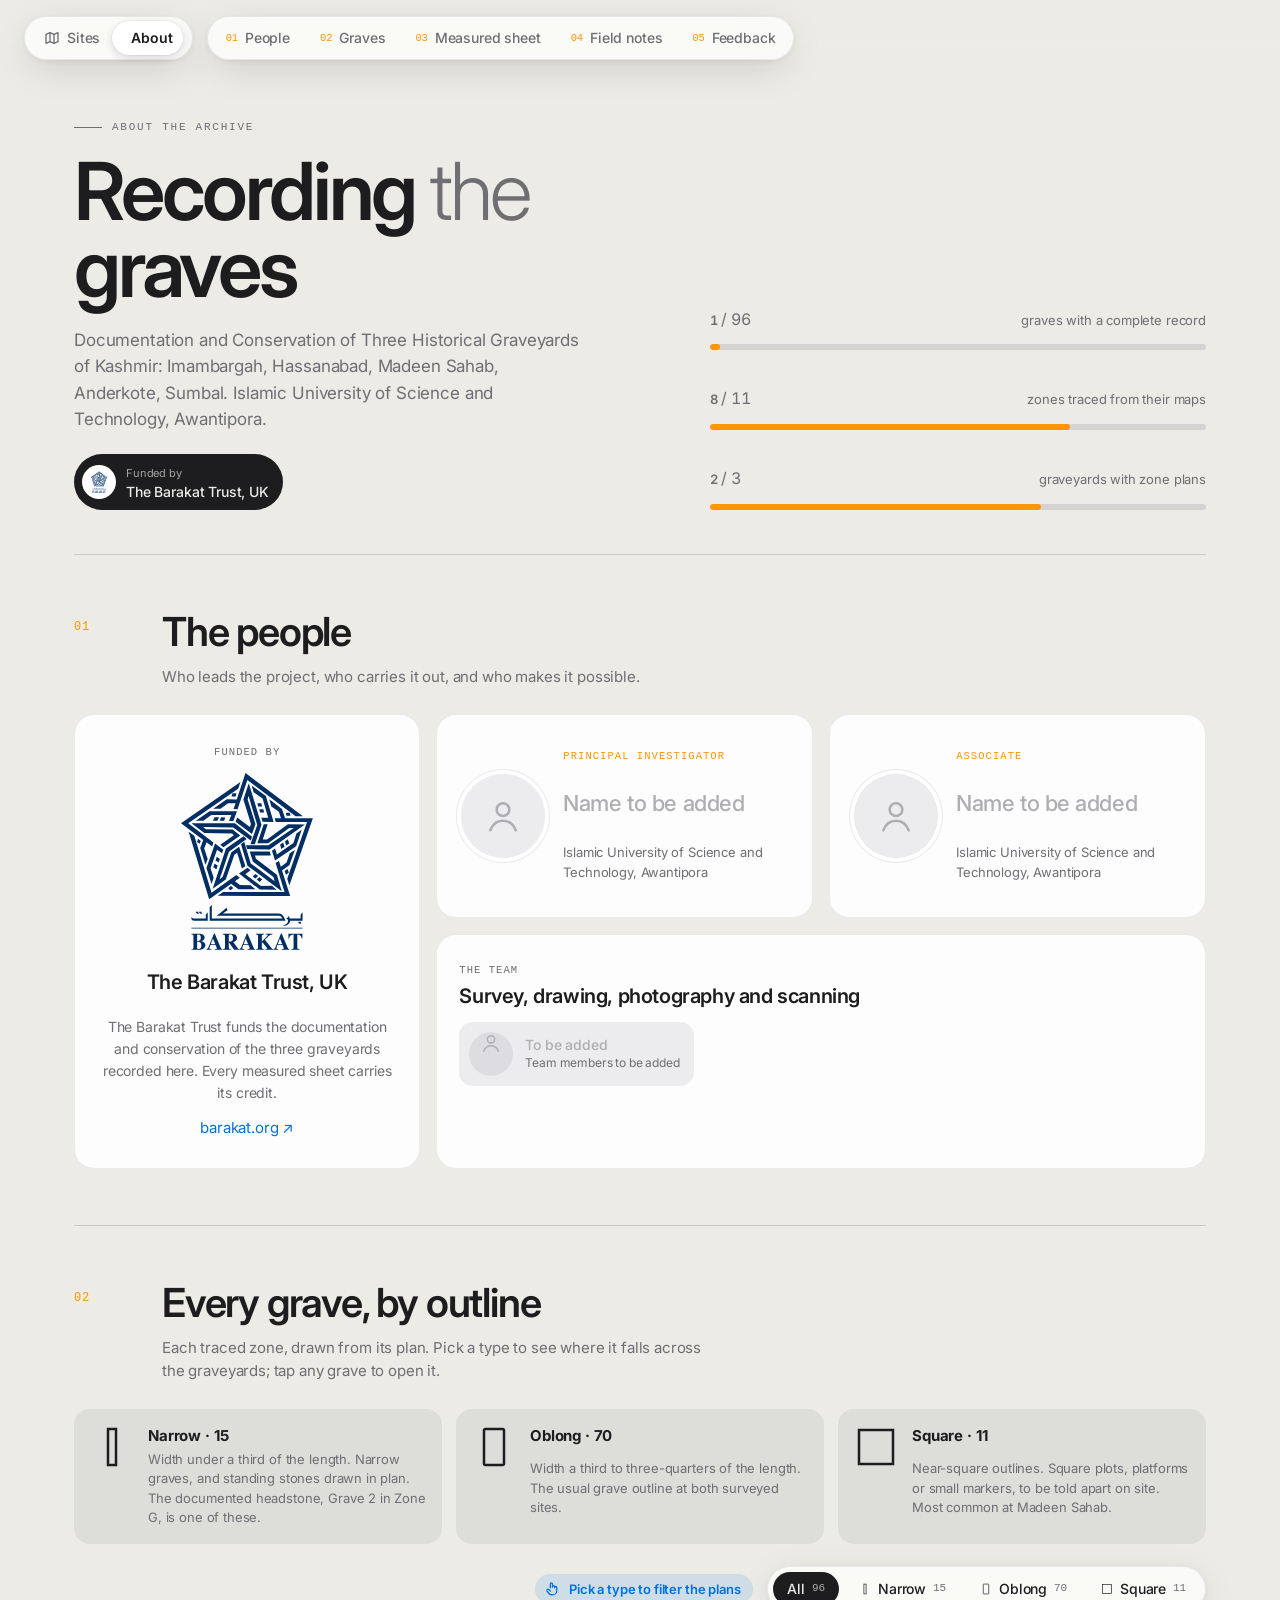
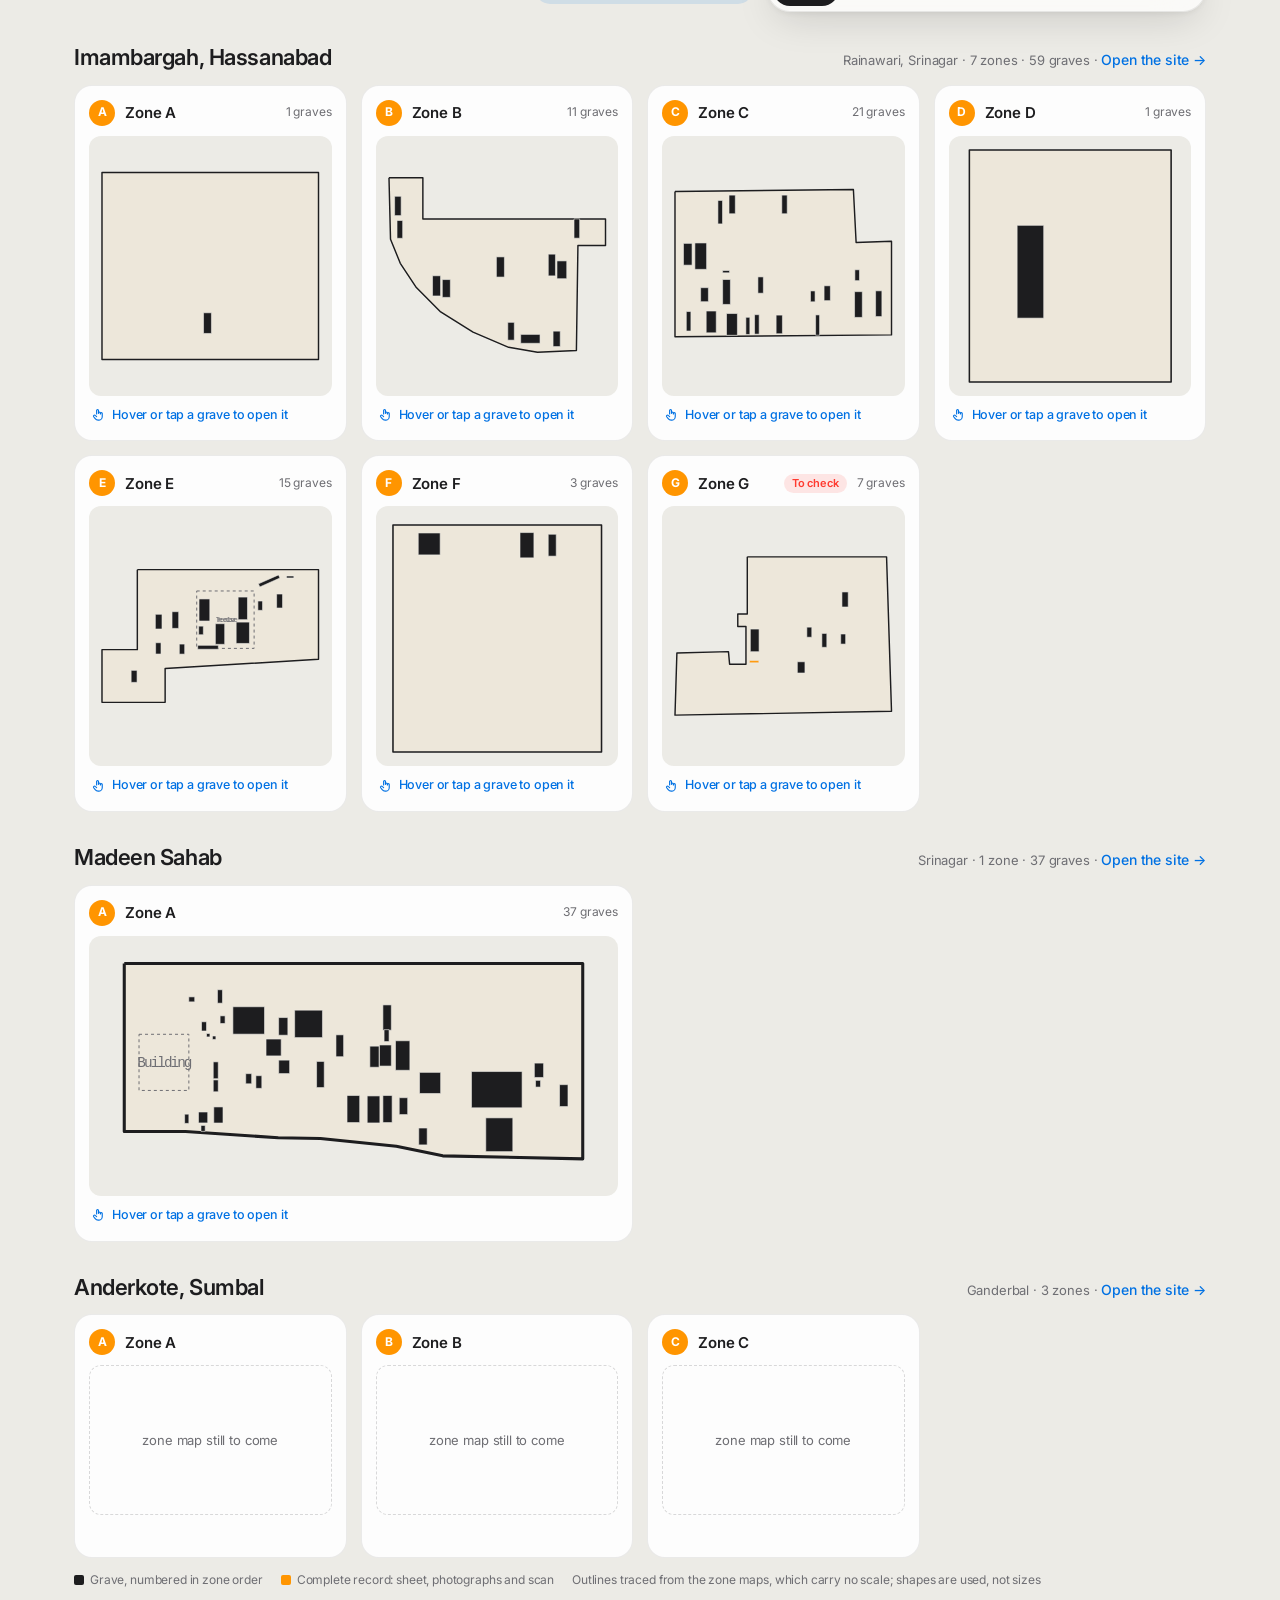
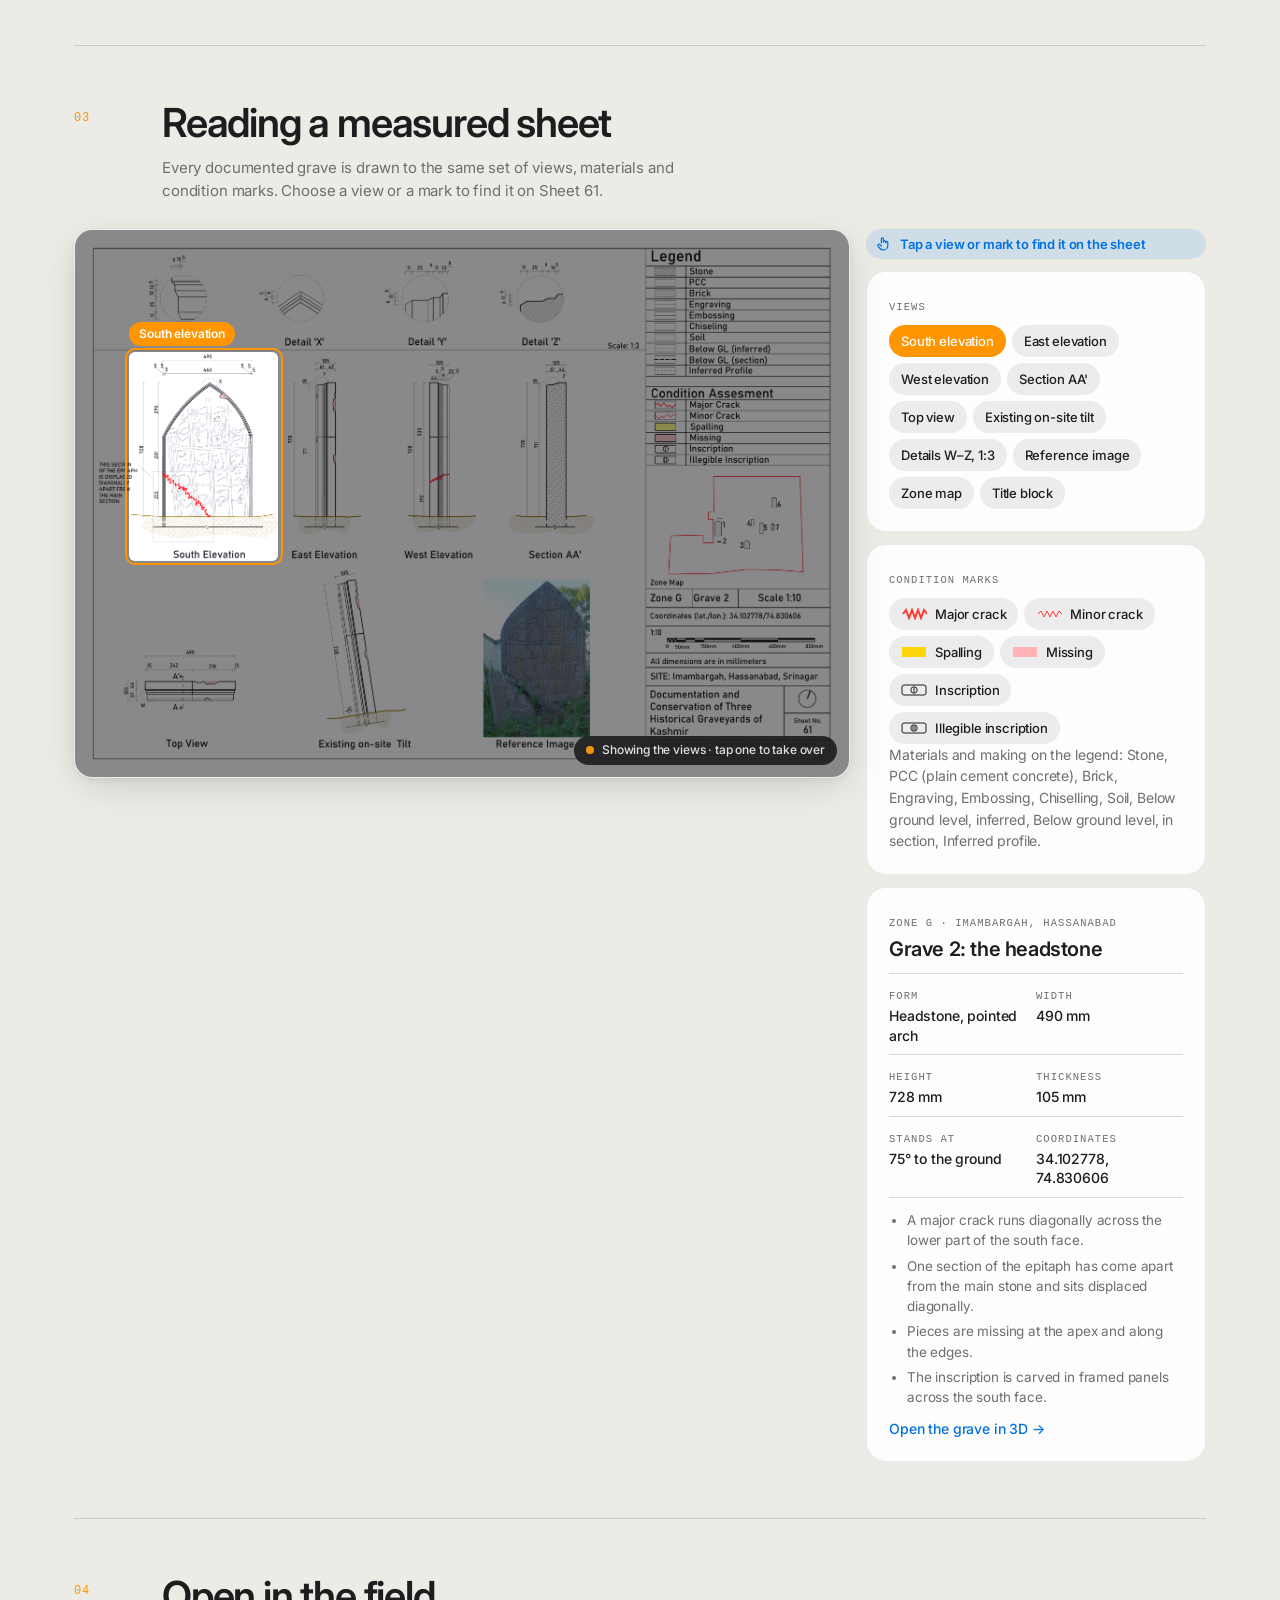
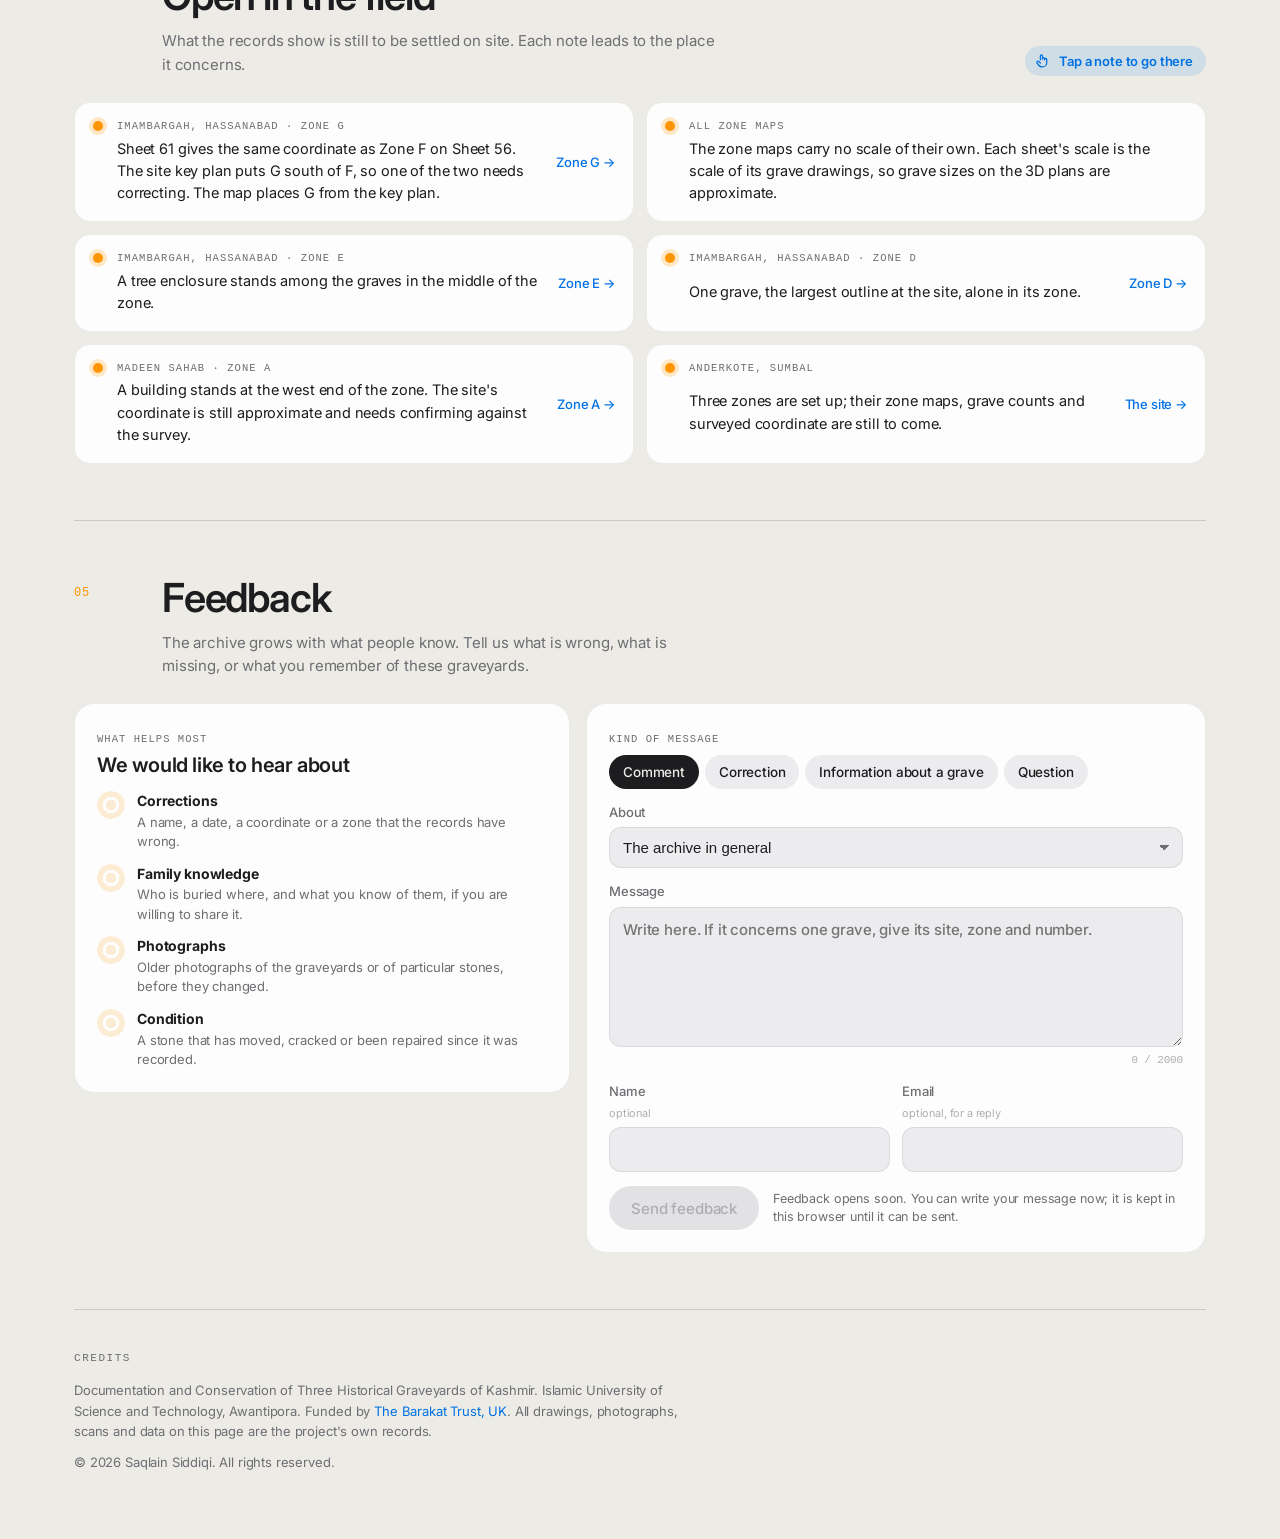
==== commit f1a118c9: "Turn every Hassanabad zone 15° and pin Zone B to the building on its edge Zones share the site's nor" ====
--- a/context.html
+++ b/context.html
@@ -359,7 +359,7 @@
   </footer>
 </main>
 
-<script src="assets/archive.js?v=6"></script>
+<script src="assets/archive.js?v=7"></script>
 <script src="assets/context.js?v=5"></script>
 <script src="assets/nav.js?v=5"></script>
 <script>
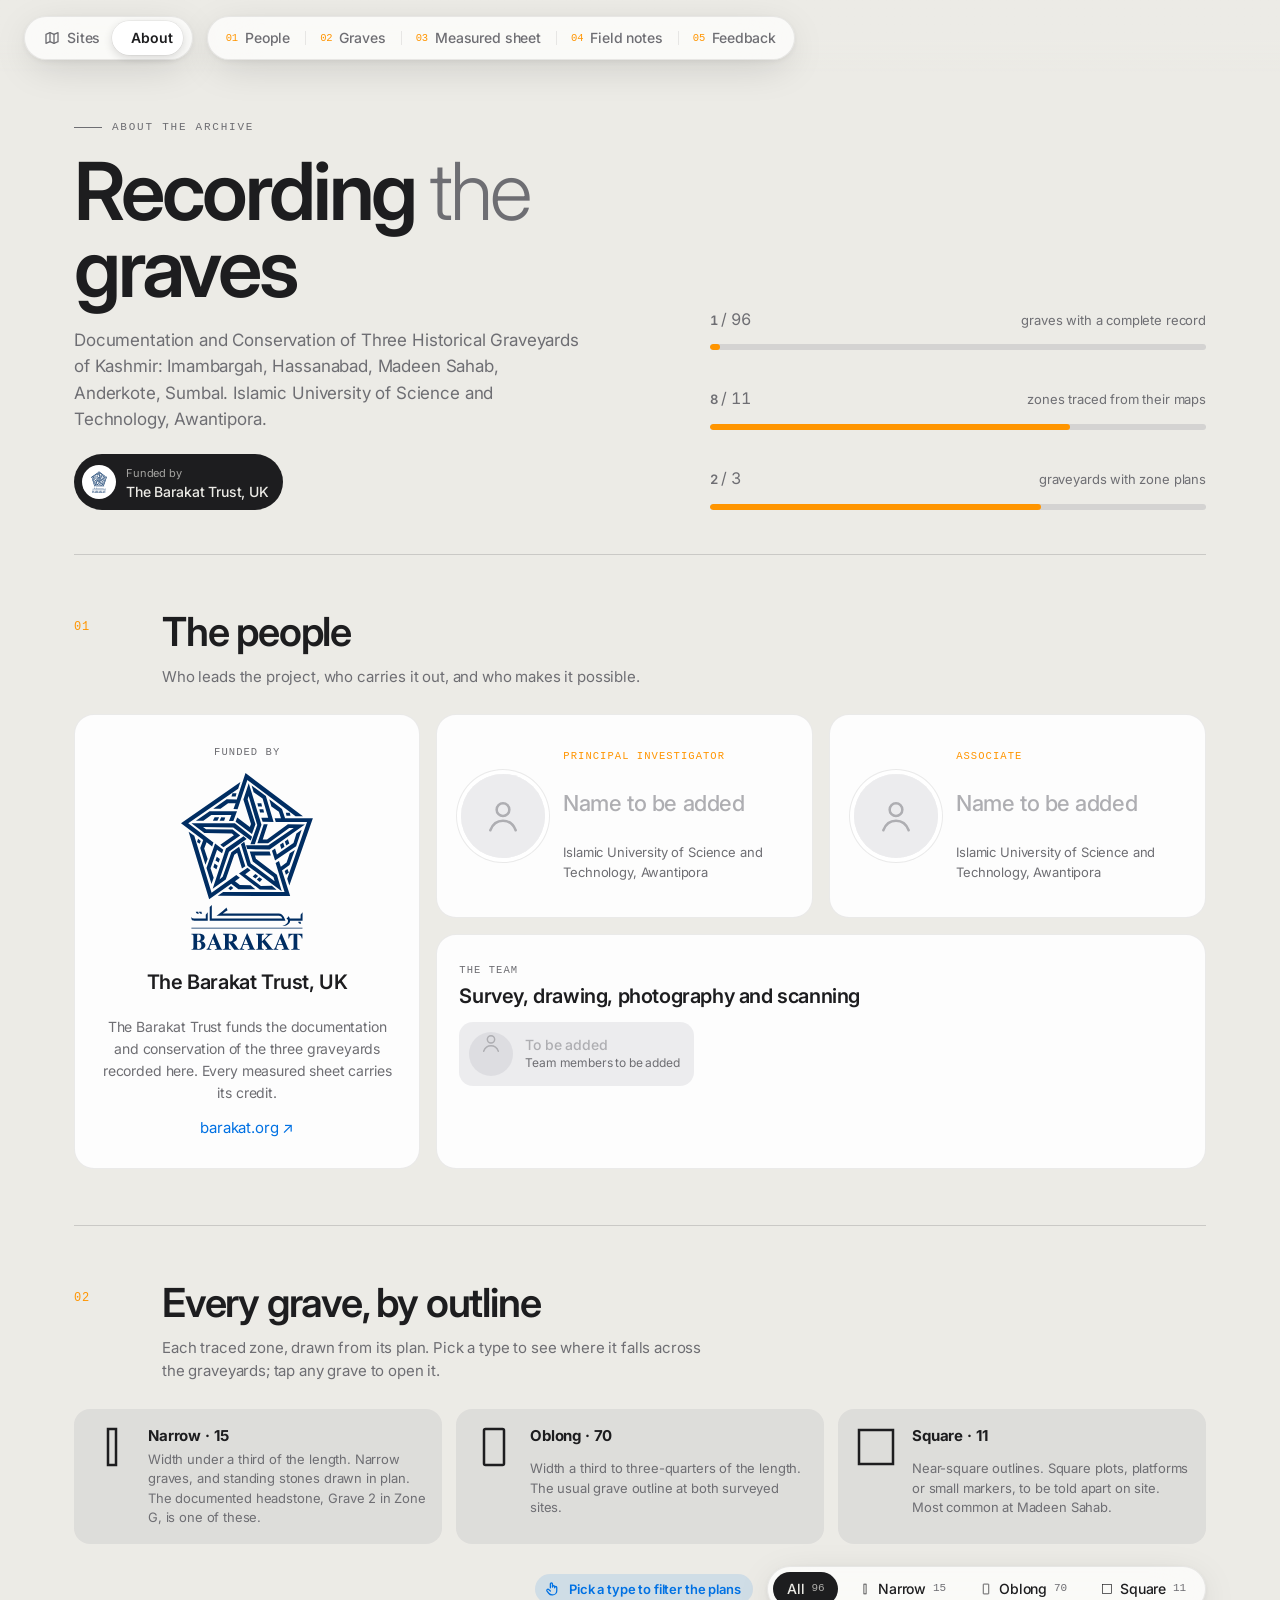
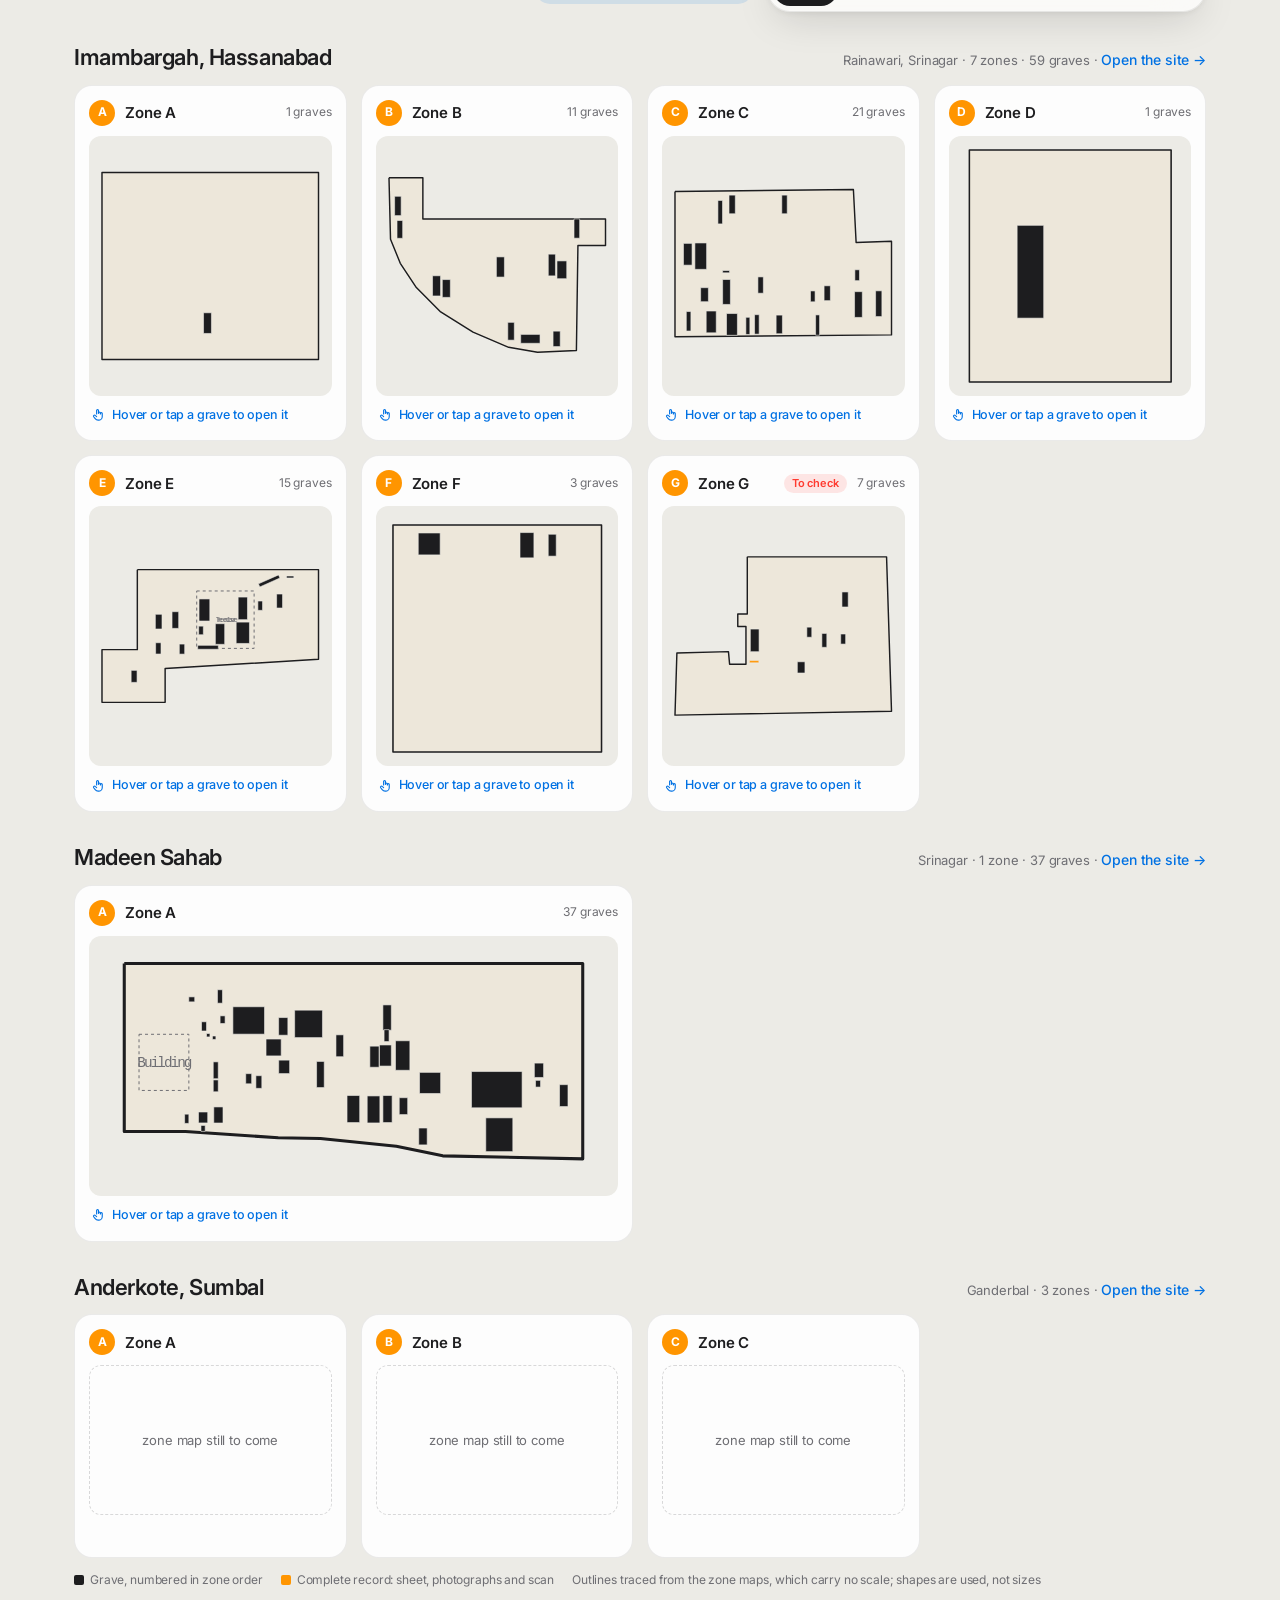
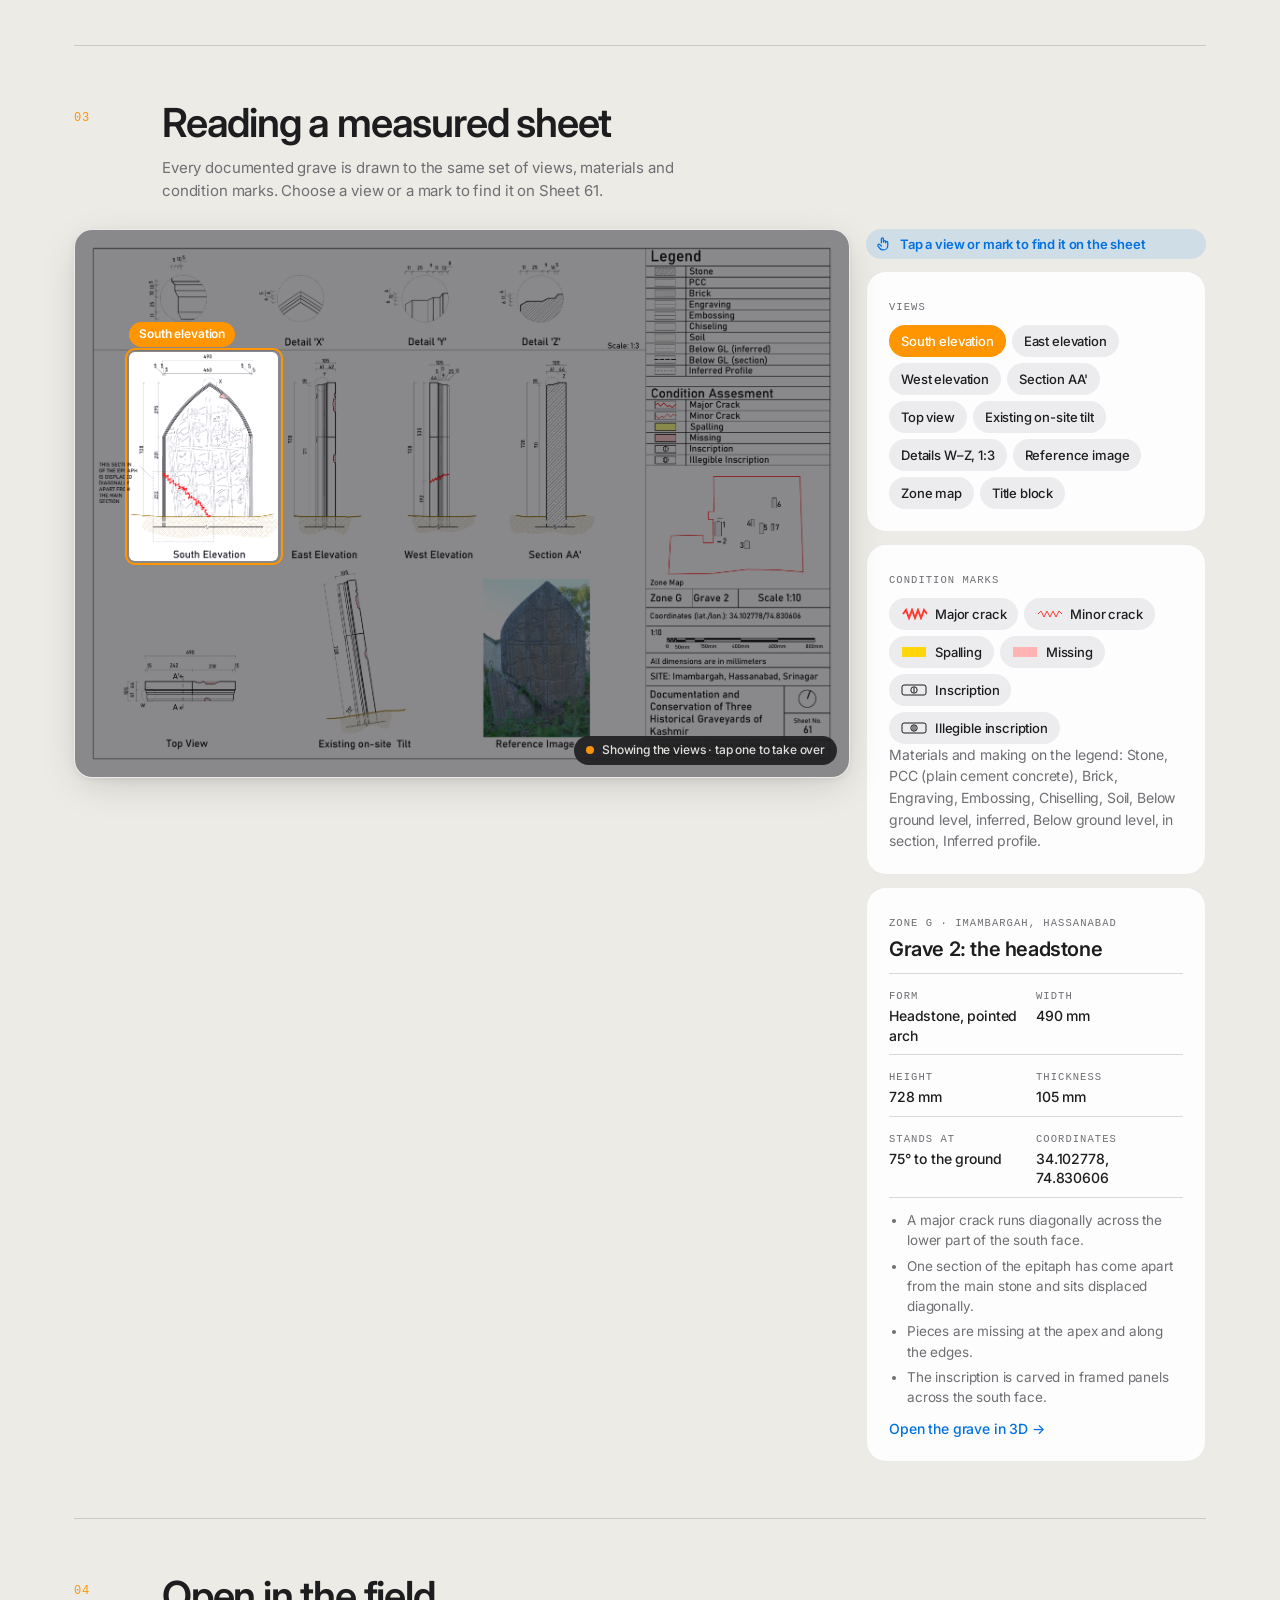
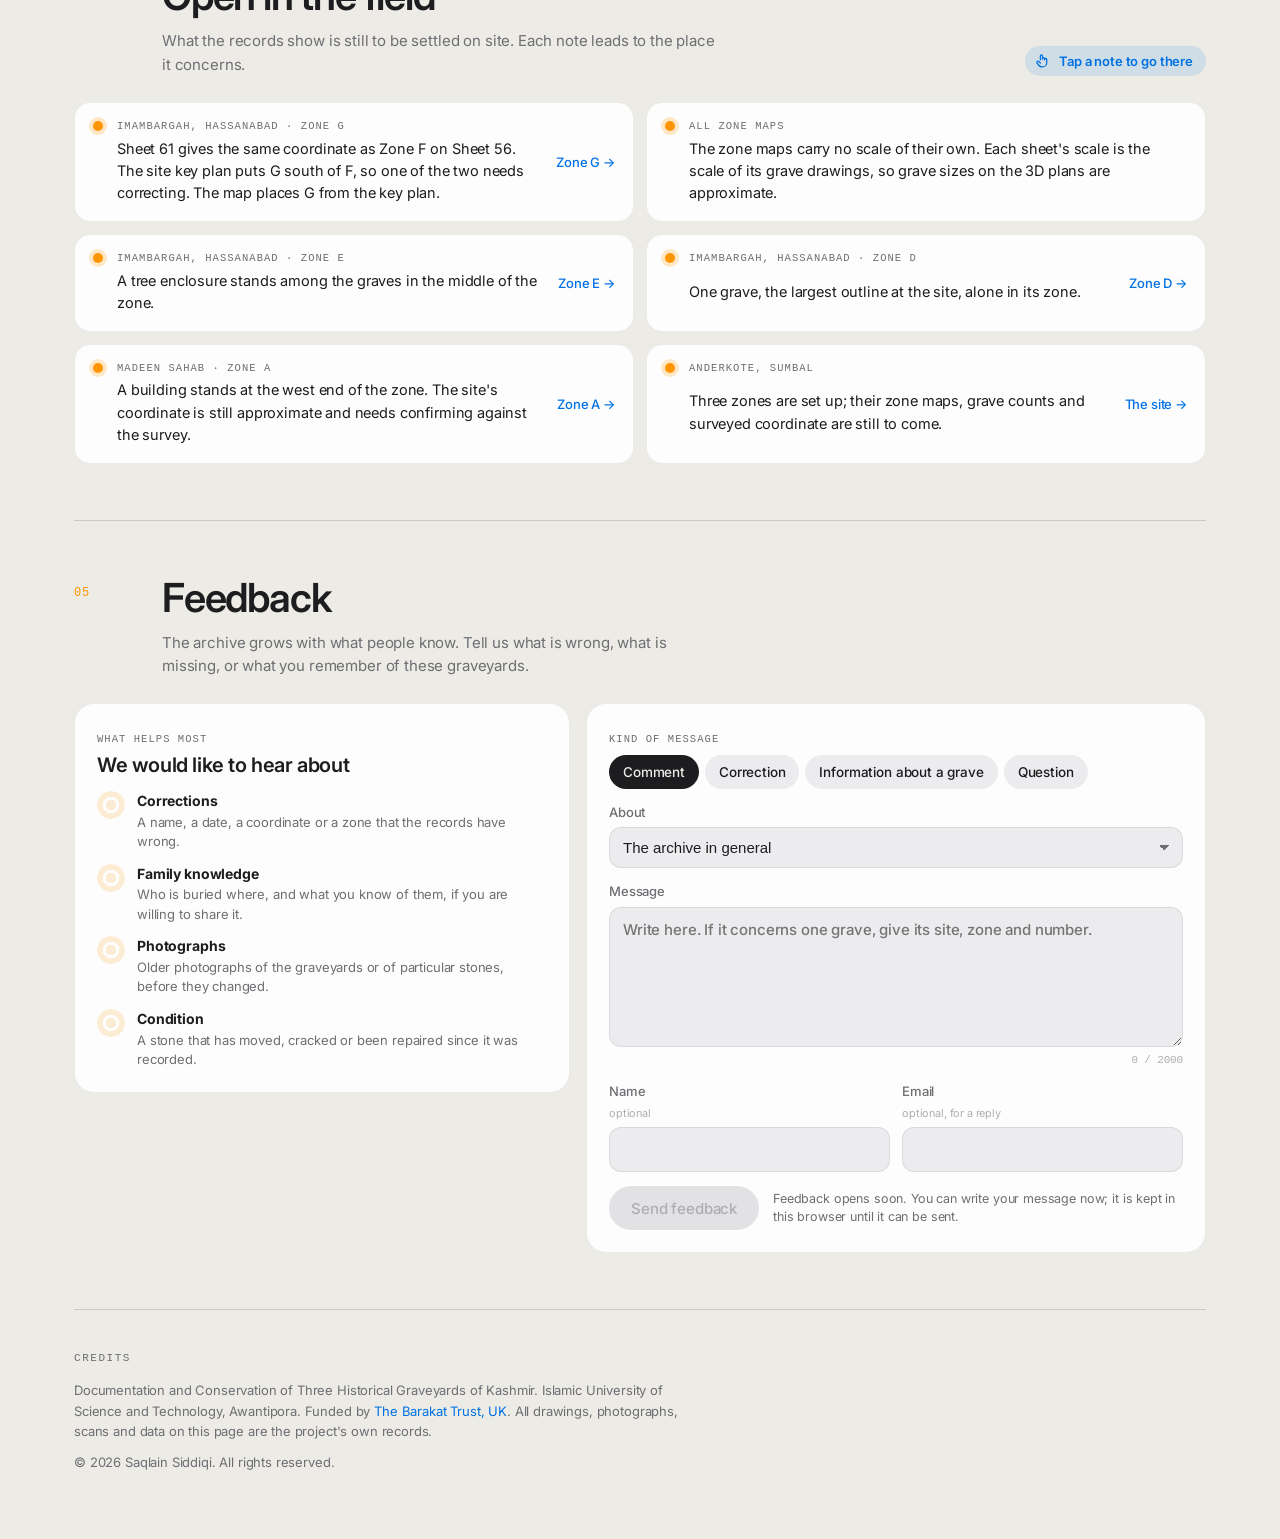
==== commit a48bfdc1: "About page: section bar with a sliding thumb and reading line One thumb slides under the section in " ====
--- a/context.html
+++ b/context.html
@@ -31,14 +31,26 @@
 /* in-page sections: a second segmented bar beside the trail; the section in view is marked, and the bar scrolls sideways on a phone */
 .secnav{position:relative;display:flex;gap:2px;padding:4px;border-radius:999px;max-width:100%;overflow-x:auto;scrollbar-width:none}
 .secnav::-webkit-scrollbar{display:none}
-.secnav a{flex:none;display:flex;align-items:center;gap:7px;height:34px;padding:0 14px;border-radius:999px;font-size:14px;font-weight:500;color:var(--label2);text-decoration:none;white-space:nowrap;transition:color .25s,background .25s}
-.secnav a b{font-family:var(--f-mono);font-size:10.5px;font-weight:500;color:var(--mark)}
+/* like the top bar: one thumb slides under the section in view, with a line that fills as you read through it */
+.secnav a{position:relative;z-index:1;flex:none;display:flex;align-items:center;gap:7px;height:34px;padding:0 14px;border-radius:999px;font-size:14px;font-weight:500;letter-spacing:-.01em;
+  color:var(--label2);text-decoration:none;white-space:nowrap;-webkit-tap-highlight-color:transparent;transition:color .25s,background .25s,transform .18s var(--ease)}
+.secnav a b{font-family:var(--f-mono);font-size:10.5px;font-weight:500;color:var(--mark);transition:opacity .25s}
+.secnav a + a::before{content:"";position:absolute;left:-1px;top:10px;bottom:10px;width:1px;background:var(--hair);transition:opacity .25s}
+.secnav a.on::before,.secnav a.on + a::before,.secnav a:hover::before,.secnav a:hover + a::before{opacity:0}
 .secnav a:hover{color:var(--label);background:var(--fill)}
-.secnav a.on{color:var(--label);background:var(--card);box-shadow:0 3px 10px rgba(0,0,0,.12),0 0 0 .5px var(--hair)}
+.secnav a.on{color:var(--label);font-weight:600;background:transparent}
+.secnav a:active{transform:scale(.94)}
+.secnav a:focus-visible{outline:2px solid var(--tint);outline-offset:-2px}
+.sec-thumb{position:absolute;left:0;top:4px;height:34px;width:0;border-radius:999px;background:var(--card);overflow:hidden;pointer-events:none;opacity:0;
+  box-shadow:0 3px 10px rgba(0,0,0,.12),0 0 0 .5px var(--hair);
+  transition:transform .5s cubic-bezier(.3,1.3,.45,1),width .5s cubic-bezier(.3,1.3,.45,1),opacity .3s}
+.sec-thumb.show{opacity:1}
+.sec-thumb.still{transition:opacity .3s}
+.sec-thumb i{position:absolute;left:14px;right:14px;bottom:3px;height:2px;border-radius:1px;background:var(--mark);opacity:.85;transform-origin:left;transform:scaleX(var(--p,0))}
 .secnav{opacity:0;transform:translateY(-8px);animation:secin .7s var(--ease) .3s forwards}
 @keyframes secin{to{opacity:1;transform:none}}
 @media (max-width:640px){ .secnav{flex:1 1 100%} .secnav a{padding:0 12px;font-size:13px} }
-@media (prefers-reduced-motion:reduce){ .secnav{animation:none;opacity:1;transform:none} }
+@media (prefers-reduced-motion:reduce){ .secnav{animation:none;opacity:1;transform:none} .sec-thumb,.secnav a{transition:none} }
 .wrap{max-width:1180px;margin:0 auto;padding:0 24px}
 .k{font-family:var(--f-mono);font-size:10.5px;letter-spacing:.1em;text-transform:uppercase;color:var(--ink2)}
 .card{background:var(--glass-strong);border:.5px solid var(--hair);border-radius:20px;padding:22px}
@@ -359,7 +371,7 @@
   </footer>
 </main>
 
-<script src="assets/archive.js?v=7"></script>
+<script src="assets/archive.js?v=6"></script>
 <script src="assets/context.js?v=5"></script>
 <script src="assets/nav.js?v=5"></script>
 <script>
@@ -576,15 +588,29 @@
 }, { passive: true });
 top.addEventListener('focusin', () => top.classList.remove('away'));
 
-/* the section bar marks the section in view */
+/* the section bar marks the section in view: a thumb slides under it, and its line fills as you read through the section.
+   After a click the thumb goes straight to the chosen section and stays there while the page scrolls to it. */
 const secs = [...document.querySelectorAll('#secnav a')].map(a => ({ a, el: document.querySelector(a.getAttribute('href')) })).filter(x => x.el);
+const thumb = document.createElement('i'); thumb.className = 'sec-thumb still'; thumb.setAttribute('aria-hidden', 'true'); thumb.innerHTML = '<i></i>';
+$('secnav').prepend(thumb);
+let chosen = null, chosenT = 0;
 function mark(){
   const y = innerHeight * .35; let cur = null;
   secs.forEach(x => { if (x.el.getBoundingClientRect().top <= y) cur = x; });
-  secs.forEach(x => x.a.classList.toggle('on', x === cur));
+  if (chosen && Date.now() - chosenT < 1500) cur = chosen; else chosen = null;
+  secs.forEach(x => { x.a.classList.toggle('on', x === cur); if (x === cur) x.a.setAttribute('aria-current', 'true'); else x.a.removeAttribute('aria-current'); });
+  if (cur) {
+    const r = cur.el.getBoundingClientRect(), p = Math.min(1, Math.max(0, (y - r.top) / r.height));
+    thumb.style.transform = `translateX(${cur.a.offsetLeft}px)`; thumb.style.width = cur.a.offsetWidth + 'px'; thumb.style.setProperty('--p', p.toFixed(3));
+    if (!thumb.classList.contains('show')) { thumb.classList.add('show'); requestAnimationFrame(() => requestAnimationFrame(() => thumb.classList.remove('still'))); }
+  } else { thumb.classList.remove('show'); thumb.classList.add('still'); }
   if (cur && innerWidth <= 640) { const n = $('secnav'), a = cur.a; if (a.offsetLeft < n.scrollLeft || a.offsetLeft + a.offsetWidth > n.scrollLeft + n.clientWidth) n.scrollTo({ left: a.offsetLeft - 12, behavior: 'smooth' }); }
 }
 addEventListener('scroll', mark, { passive: true }); addEventListener('resize', mark); mark();
+secs.forEach(x => x.a.addEventListener('click', () => { chosen = x; chosenT = Date.now(); mark(); }));
+if (document.fonts) document.fonts.ready.then(mark);
+addEventListener('scrollend', () => { if (chosen) { chosen = null; mark(); } });
+addEventListener('wheel', () => { chosen = null; }, { passive: true }); addEventListener('touchstart', () => { chosen = null; }, { passive: true });
 
 /* reveal as things scroll in */
 const io = 'IntersectionObserver' in window ? new IntersectionObserver(es => es.forEach(e => { if (e.isIntersecting) { e.target.classList.add('in'); io.unobserve(e.target); } }), { rootMargin: '0px 0px -8% 0px' }) : null;
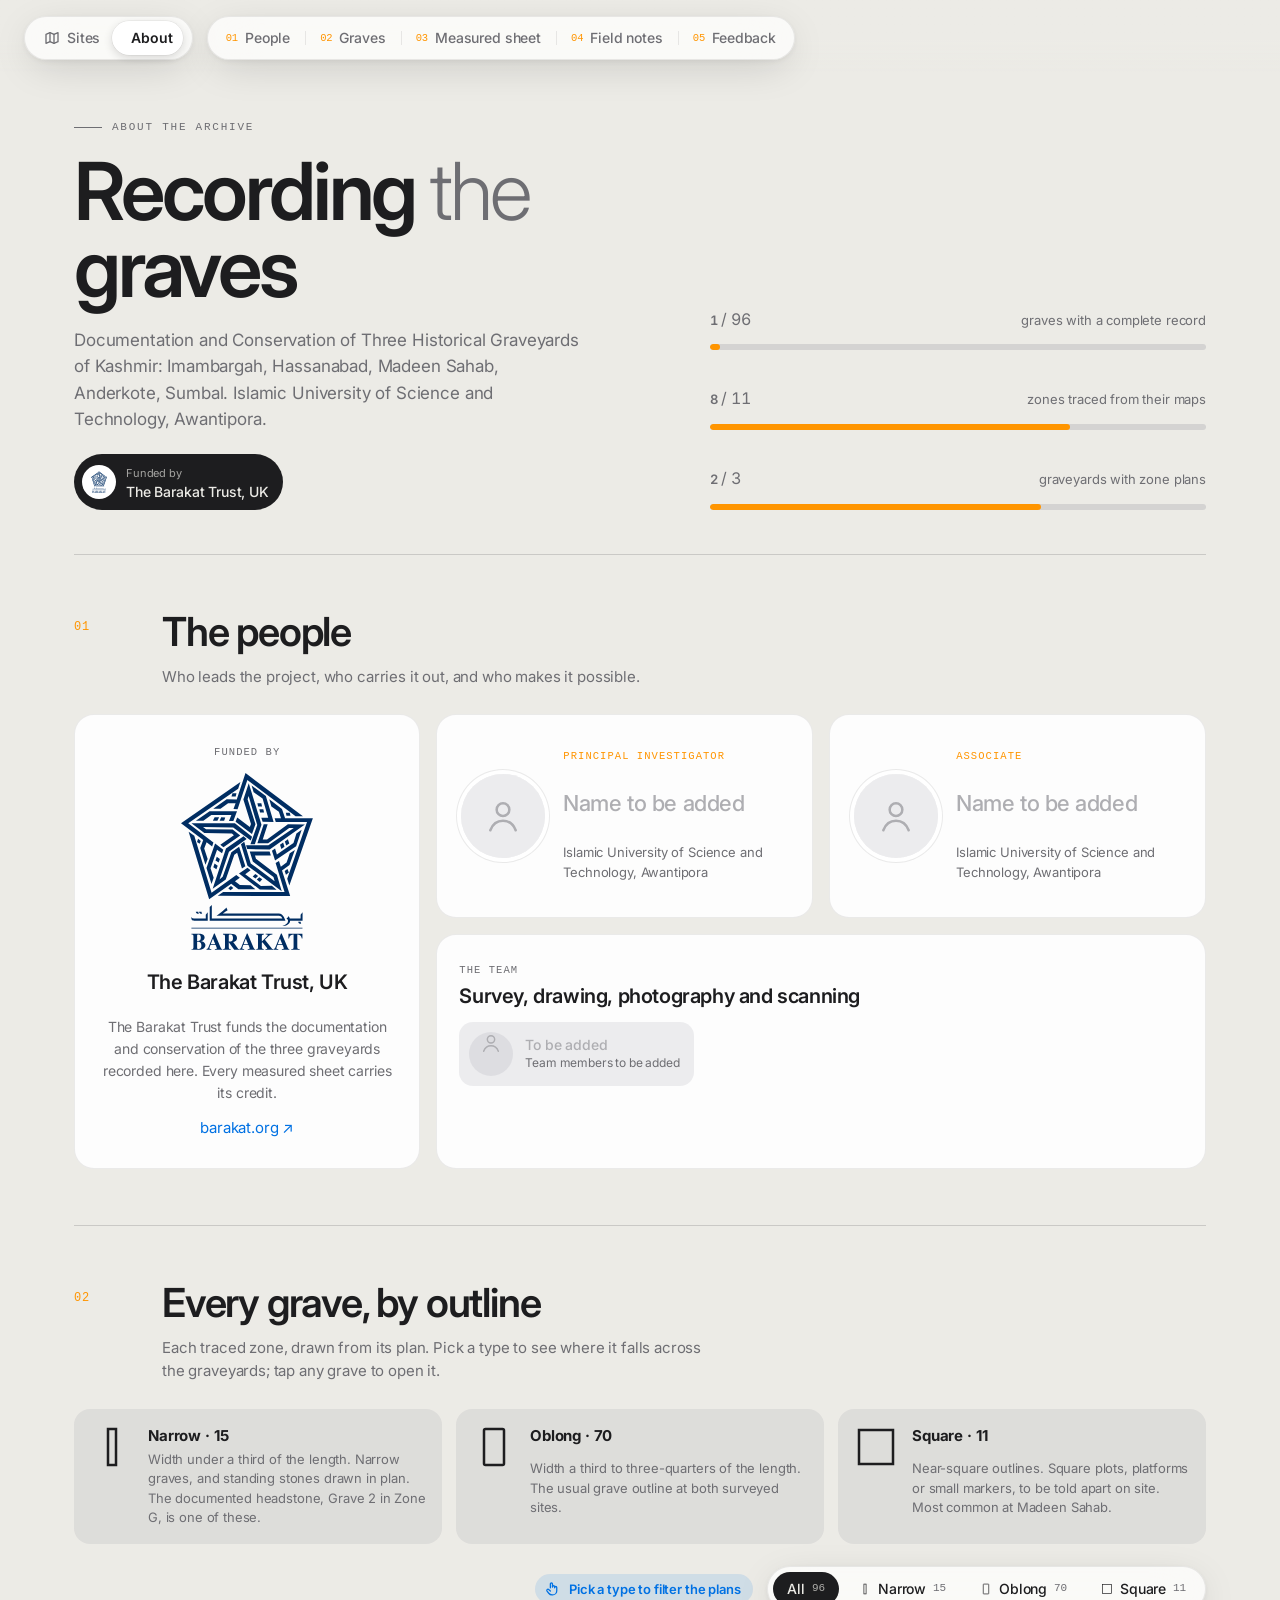
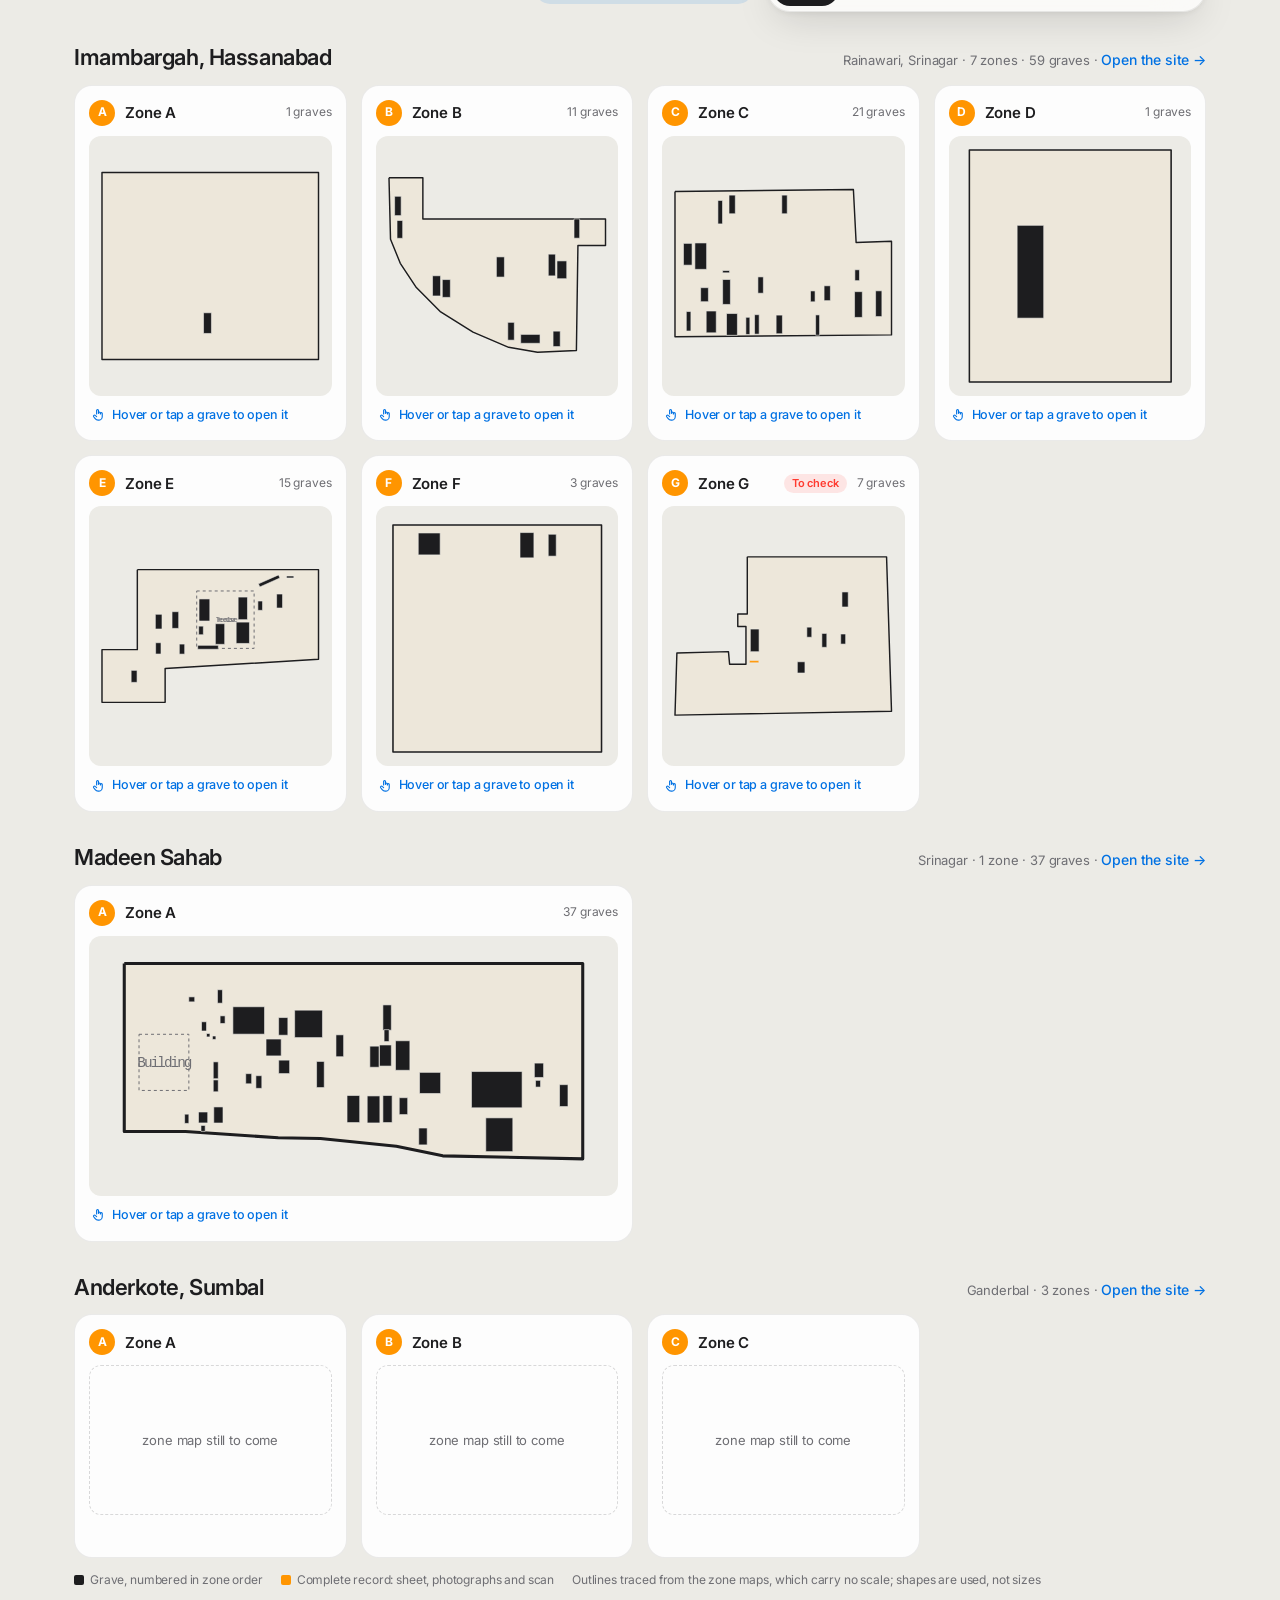
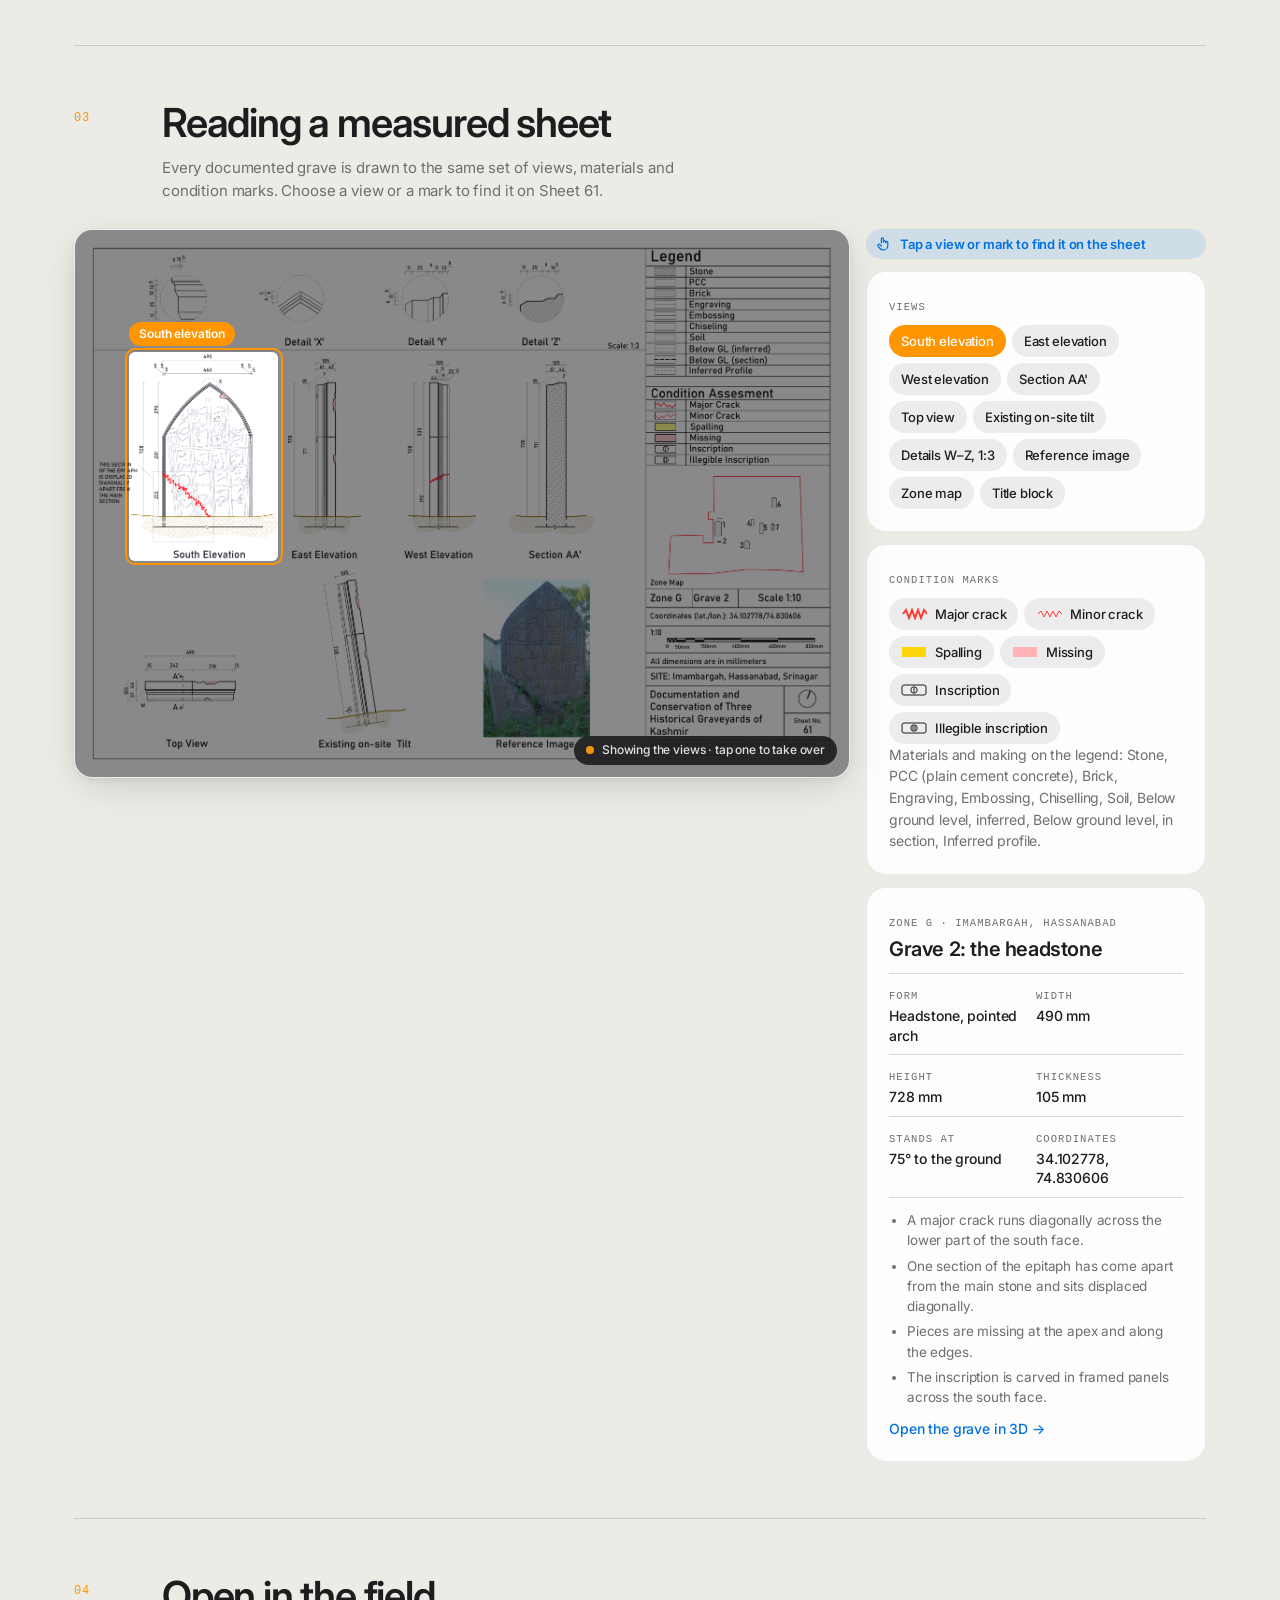
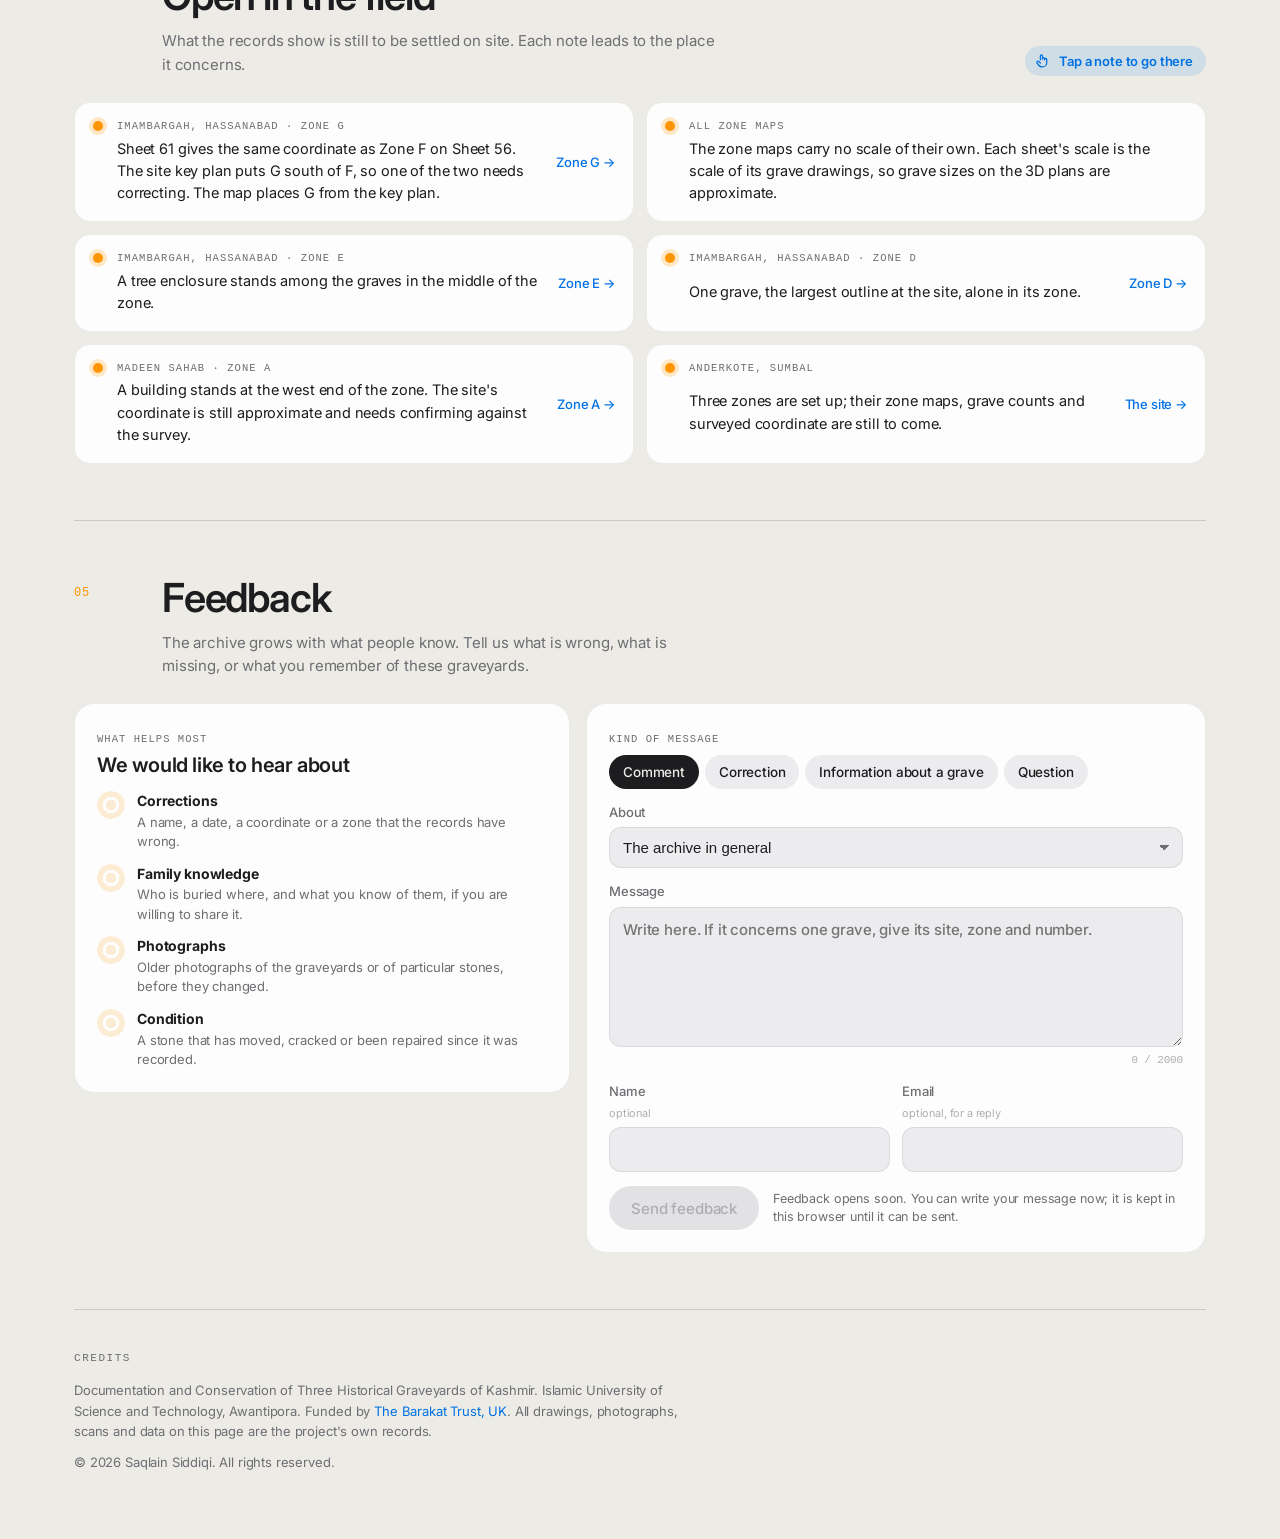
==== commit 4c78720a: "Move Zone A back against the Jamia Masjid's boundary Zone A sits about 4.3 m further north, so its n" ====
--- a/context.html
+++ b/context.html
@@ -371,7 +371,7 @@
   </footer>
 </main>
 
-<script src="assets/archive.js?v=6"></script>
+<script src="assets/archive.js?v=18"></script>
 <script src="assets/context.js?v=5"></script>
 <script src="assets/nav.js?v=5"></script>
 <script>
